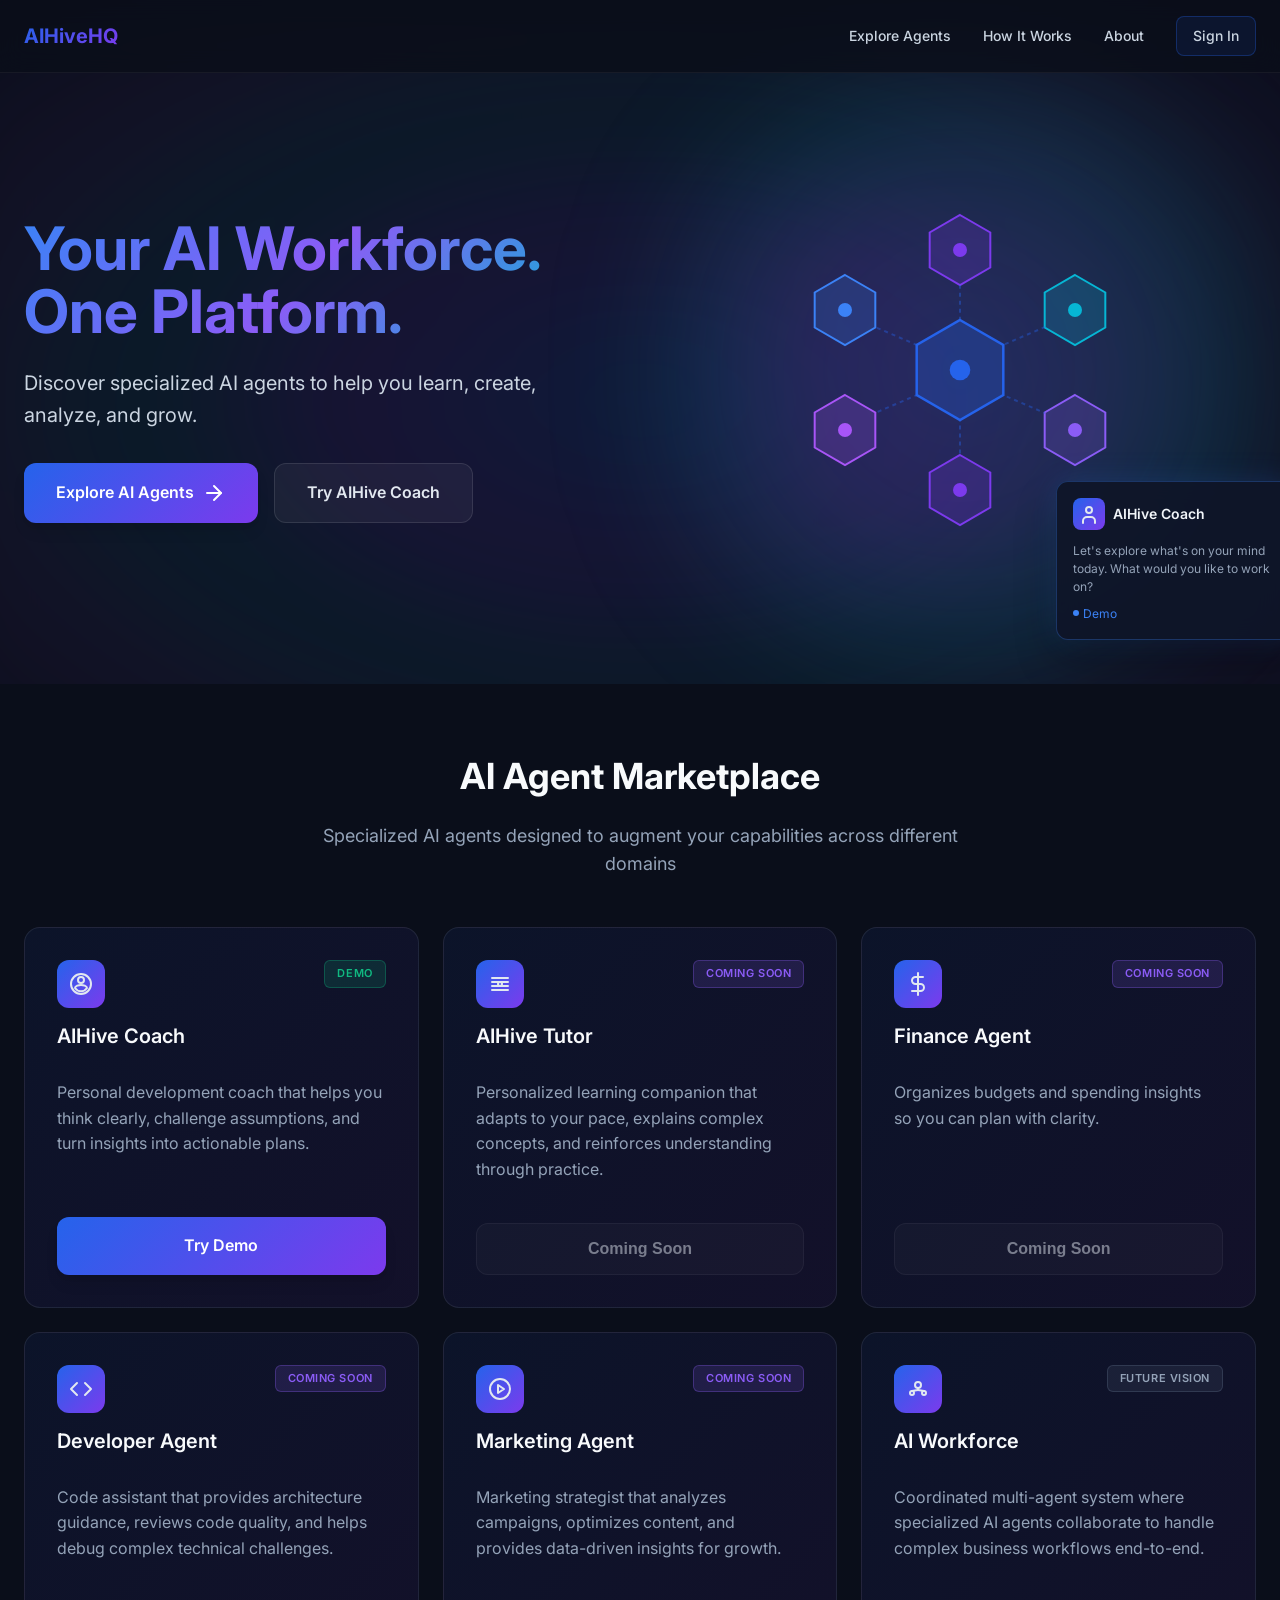
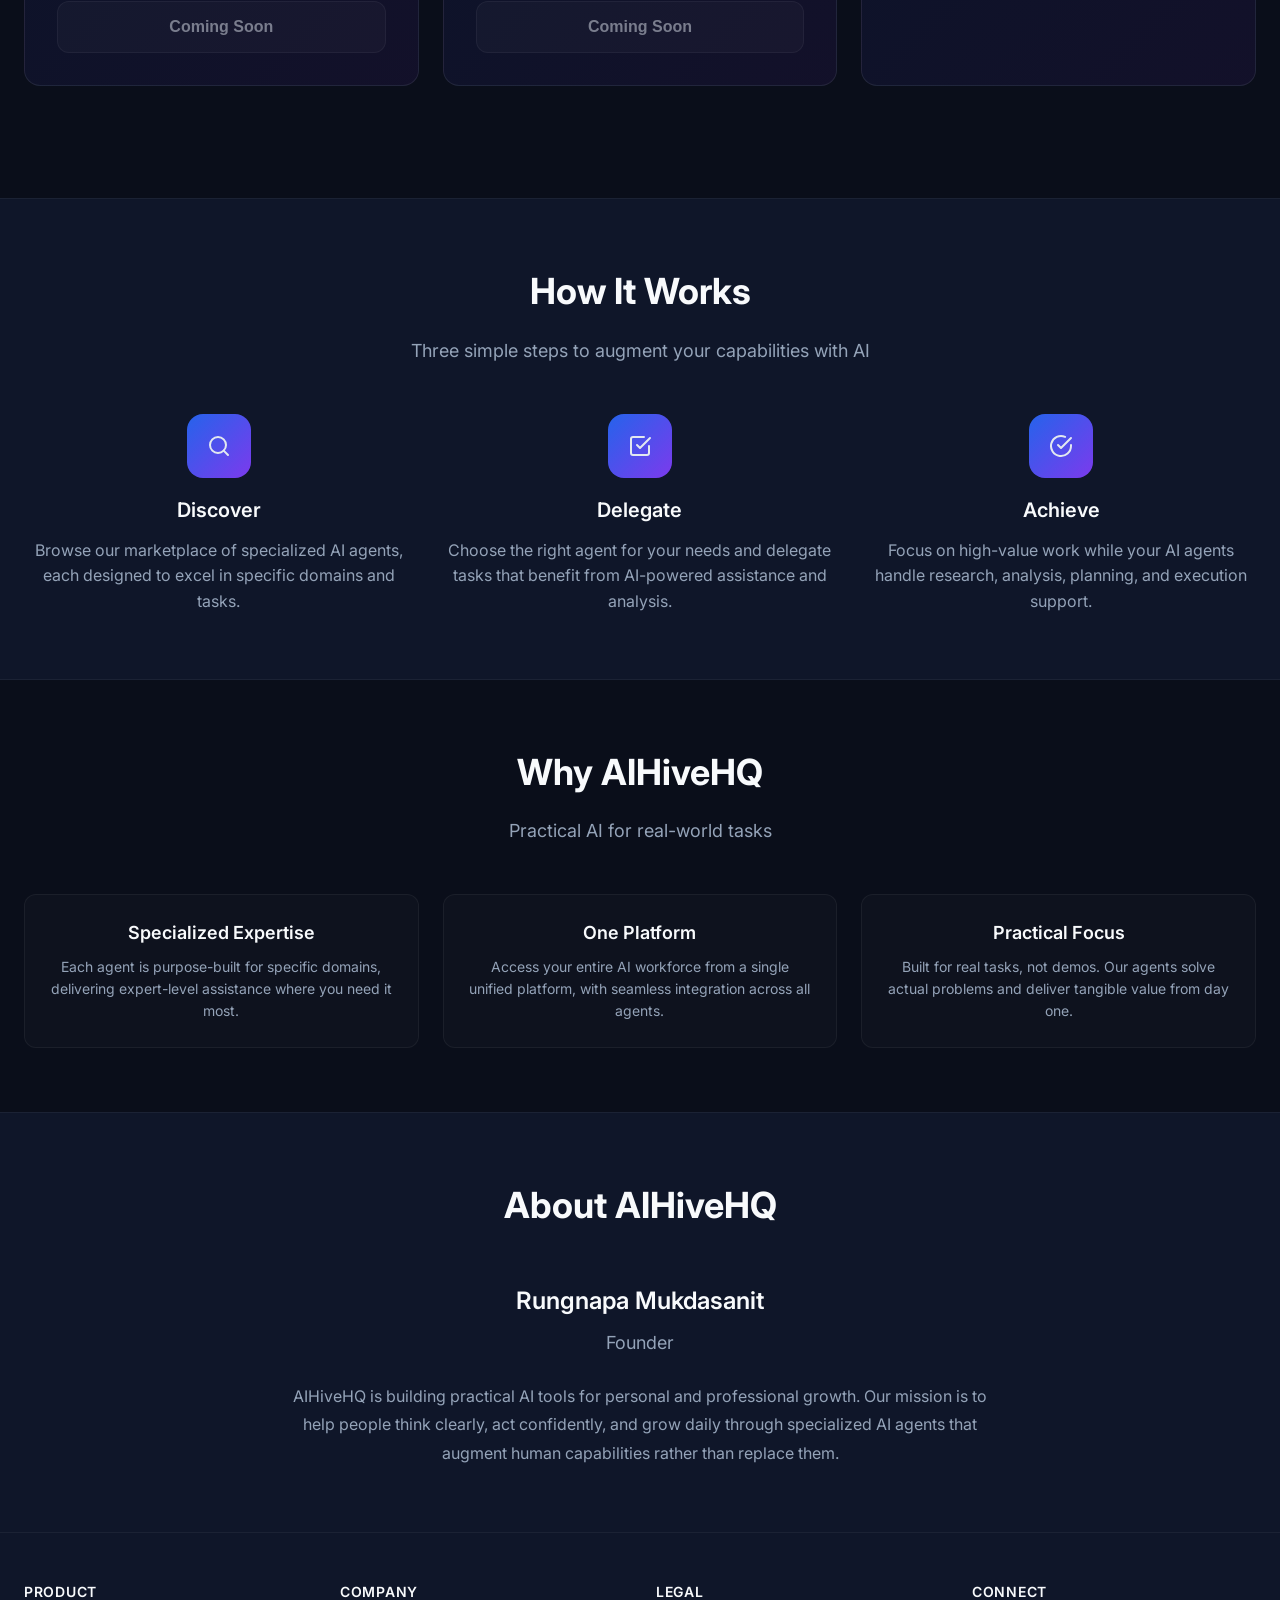
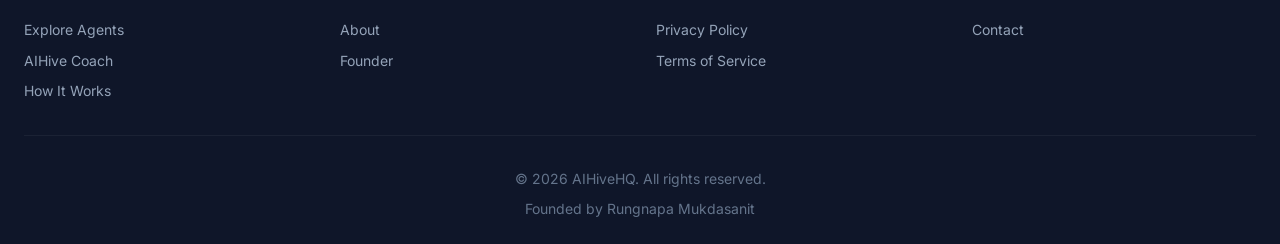
==== site/index.html @ 9b0e22f8 "Polish and create deployable static site Polish changes: - Hero decorative card: 'Active' → 'Demo' (" ====
<!DOCTYPE html>
<html lang="en">
<head>
    <meta charset="UTF-8">
    <meta name="viewport" content="width=device-width, initial-scale=1.0">
    <meta name="description" content="Discover specialized AI agents to help you learn, create, analyze, and grow. Your AI Workforce on One Platform.">
    <meta name="keywords" content="AI agents, AI workforce, AIHive Coach, artificial intelligence, productivity, automation">
    <meta name="author" content="AIHiveHQ">
    
    <!-- Open Graph / Social Media -->
    <meta property="og:type" content="website">
    <meta property="og:url" content="https://aihivehq.onrender.com/">
    <meta property="og:title" content="AIHiveHQ - Your AI Workforce. One Platform.">
    <meta property="og:description" content="Discover specialized AI agents to help you learn, create, analyze, and grow.">
    <meta property="og:image" content="https://aihivehq.onrender.com/assets/img/og-image.png">
    
    <!-- Twitter Card -->
    <meta name="twitter:card" content="summary_large_image">
    <meta name="twitter:url" content="https://aihivehq.onrender.com/">
    <meta name="twitter:title" content="AIHiveHQ - Your AI Workforce. One Platform.">
    <meta name="twitter:description" content="Discover specialized AI agents to help you learn, create, analyze, and grow.">
    <meta name="twitter:image" content="https://aihivehq.onrender.com/assets/img/og-image.png">
    
    <title>AIHiveHQ - Your AI Workforce. One Platform.</title>
    
    <!-- Favicon -->
    <link rel="icon" type="image/svg+xml" href="/favicon.svg">
    <link rel="alternate icon" href="/favicon.ico">
    
    <link rel="preconnect" href="https://fonts.googleapis.com">
    <link rel="preconnect" href="https://fonts.gstatic.com" crossorigin>
    <link href="https://fonts.googleapis.com/css2?family=Inter:wght@400;500;600;700&display=swap" rel="stylesheet">
    <style>
        :root {
            /* Color Tokens */
            --navy-950: #0a0e1a;
            --navy-900: #0f1629;
            --navy-800: #1a2238;
            --navy-700: #252f47;
            --charcoal-900: #0d1117;
            --charcoal-800: #161b22;
            --charcoal-700: #1f2937;
            
            --blue-500: #3b82f6;
            --blue-600: #2563eb;
            --violet-500: #8b5cf6;
            --violet-600: #7c3aed;
            
            --slate-50: #f8fafc;
            --slate-100: #f1f5f9;
            --slate-200: #e2e8f0;
            --slate-300: #cbd5e1;
            --slate-400: #94a3b8;
            --slate-500: #64748b;
            --slate-600: #475569;
            --slate-700: #334155;
            
            /* Gradients */
            --gradient-primary: linear-gradient(135deg, #2563eb 0%, #7c3aed 100%);
            --gradient-surface: linear-gradient(135deg, rgba(37, 99, 235, 0.08) 0%, rgba(124, 58, 237, 0.08) 100%);
            --gradient-hover: linear-gradient(135deg, #3b82f6 0%, #8b5cf6 100%);
            
            /* Spacing Scale */
            --space-1: 0.25rem;
            --space-2: 0.5rem;
            --space-3: 0.75rem;
            --space-4: 1rem;
            --space-5: 1.25rem;
            --space-6: 1.5rem;
            --space-8: 2rem;
            --space-10: 2.5rem;
            --space-12: 3rem;
            --space-16: 4rem;
            --space-20: 5rem;
            --space-24: 6rem;
            
            /* Type Scale */
            --text-xs: 0.75rem;
            --text-sm: 0.875rem;
            --text-base: 1rem;
            --text-lg: 1.125rem;
            --text-xl: 1.25rem;
            --text-2xl: 1.5rem;
            --text-3xl: 1.875rem;
            --text-4xl: 2.25rem;
            --text-5xl: 3rem;
            --text-6xl: 3.75rem;
            
            /* Radii */
            --radius-sm: 0.375rem;
            --radius-md: 0.5rem;
            --radius-lg: 0.75rem;
            --radius-xl: 1rem;
            --radius-2xl: 1.5rem;
            
            /* Shadows */
            --shadow-sm: 0 1px 2px 0 rgba(0, 0, 0, 0.05);
            --shadow-md: 0 4px 6px -1px rgba(0, 0, 0, 0.1), 0 2px 4px -1px rgba(0, 0, 0, 0.06);
            --shadow-lg: 0 10px 15px -3px rgba(0, 0, 0, 0.1), 0 4px 6px -2px rgba(0, 0, 0, 0.05);
            --shadow-xl: 0 20px 25px -5px rgba(0, 0, 0, 0.1), 0 10px 10px -5px rgba(0, 0, 0, 0.04);
            --shadow-glow: 0 0 20px rgba(37, 99, 235, 0.3);
        }
        
        * {
            margin: 0;
            padding: 0;
            box-sizing: border-box;
        }
        
        body {
            font-family: 'Inter', -apple-system, BlinkMacSystemFont, 'Segoe UI', Roboto, sans-serif;
            background: var(--navy-950);
            color: var(--slate-200);
            line-height: 1.6;
            -webkit-font-smoothing: antialiased;
            -moz-osx-font-smoothing: grayscale;
        }
        
        /* Navigation */
        nav {
            position: fixed;
            top: 0;
            left: 0;
            right: 0;
            z-index: 1000;
            background: rgba(10, 14, 26, 0.8);
            backdrop-filter: blur(12px);
            border-bottom: 1px solid rgba(255, 255, 255, 0.05);
        }
        
        .nav-container {
            max-width: 1440px;
            margin: 0 auto;
            padding: var(--space-4) var(--space-6);
            display: flex;
            align-items: center;
            justify-content: space-between;
        }
        
        .nav-logo {
            font-size: var(--text-xl);
            font-weight: 700;
            background: var(--gradient-primary);
            -webkit-background-clip: text;
            -webkit-text-fill-color: transparent;
            background-clip: text;
            text-decoration: none;
        }
        
        .nav-links {
            display: flex;
            gap: var(--space-8);
            align-items: center;
        }
        
        .nav-links a {
            color: var(--slate-300);
            text-decoration: none;
            font-size: var(--text-sm);
            font-weight: 500;
            transition: color 0.2s;
        }
        
        .nav-links a:hover {
            color: var(--slate-50);
        }
        
        .nav-cta {
            padding: var(--space-2) var(--space-4);
            background: rgba(37, 99, 235, 0.1);
            border: 1px solid rgba(37, 99, 235, 0.3);
            border-radius: var(--radius-md);
            color: var(--blue-500);
            transition: all 0.2s;
        }
        
        .nav-cta:hover {
            background: rgba(37, 99, 235, 0.2);
            border-color: rgba(37, 99, 235, 0.5);
            color: var(--blue-500);
        }
        
        .nav-hamburger {
            display: none;
            flex-direction: column;
            gap: var(--space-1);
            background: none;
            border: none;
            cursor: pointer;
            padding: var(--space-2);
        }
        
        .nav-hamburger span {
            width: 24px;
            height: 2px;
            background: var(--slate-300);
            border-radius: 2px;
            transition: all 0.3s;
        }
        
        .nav-mobile {
            display: none;
            flex-direction: column;
            gap: var(--space-4);
            padding: var(--space-6);
            background: var(--navy-900);
            border-top: 1px solid rgba(255, 255, 255, 0.05);
        }
        
        .nav-mobile.active {
            display: flex;
        }
        
        .nav-mobile a {
            color: var(--slate-300);
            text-decoration: none;
            font-size: var(--text-base);
            font-weight: 500;
            padding: var(--space-3) 0;
            transition: color 0.2s;
        }
        
        .nav-mobile a:hover {
            color: var(--slate-50);
        }
        
        /* Container */
        .container {
            max-width: 1440px;
            margin: 0 auto;
            padding: 0 var(--space-6);
        }
        
        /* Hero Section */
        .hero {
            padding-top: 120px;
            padding-bottom: var(--space-16);
            position: relative;
            overflow: hidden;
        }
        
        .hero::before {
            content: '';
            position: absolute;
            top: 0;
            left: 50%;
            transform: translateX(-50%);
            width: 1400px;
            height: 800px;
            background: radial-gradient(ellipse at center, rgba(37, 99, 235, 0.15) 0%, rgba(124, 58, 237, 0.12) 30%, rgba(6, 182, 212, 0.08) 50%, rgba(168, 85, 247, 0.06) 70%, transparent 100%);
            pointer-events: none;
            filter: blur(40px);
        }
        
        .hero-content {
            position: relative;
            z-index: 1;
            display: grid;
            grid-template-columns: 1fr 1fr;
            gap: var(--space-12);
            align-items: center;
            max-width: 1280px;
            margin: 0 auto;
        }
        
        .hero-text {
            max-width: 560px;
        }
        
        .hero-title {
            font-size: var(--text-6xl);
            font-weight: 700;
            line-height: 1.05;
            margin-bottom: var(--space-6);
            background: linear-gradient(135deg, #3b82f6 0%, #8b5cf6 50%, #06b6d4 100%);
            -webkit-background-clip: text;
            -webkit-text-fill-color: transparent;
            background-clip: text;
        }
        
        .hero-title-line {
            display: block;
        }
        
        .hero-subtitle {
            font-size: var(--text-xl);
            color: var(--slate-300);
            margin-bottom: var(--space-8);
            line-height: 1.6;
        }
        
        .hero-cta {
            display: flex;
            gap: var(--space-4);
            flex-wrap: wrap;
        }
        
        .btn {
            padding: var(--space-4) var(--space-8);
            border-radius: var(--radius-lg);
            font-size: var(--text-base);
            font-weight: 600;
            text-decoration: none;
            transition: all 0.2s;
            cursor: pointer;
            border: none;
            display: inline-flex;
            align-items: center;
            gap: var(--space-2);
        }
        
        .btn-primary {
            background: var(--gradient-primary);
            color: white;
            box-shadow: var(--shadow-lg);
        }
        
        .btn-primary:hover {
            background: var(--gradient-hover);
            transform: translateY(-2px);
            box-shadow: var(--shadow-xl), var(--shadow-glow);
        }
        
        .btn-secondary {
            background: rgba(255, 255, 255, 0.05);
            color: var(--slate-200);
            border: 1px solid rgba(255, 255, 255, 0.1);
        }
        
        .btn-secondary:hover {
            background: rgba(255, 255, 255, 0.1);
            border-color: rgba(255, 255, 255, 0.2);
        }
        
        /* Hero Visual */
        .hero-visual-container {
            position: relative;
            height: 500px;
            display: flex;
            align-items: center;
            justify-content: center;
        }
        
        .hero-visual-glow {
            position: absolute;
            top: 50%;
            left: 50%;
            transform: translate(-50%, -50%);
            width: 600px;
            height: 600px;
            background: radial-gradient(circle, rgba(59, 130, 246, 0.25) 0%, rgba(139, 92, 246, 0.2) 40%, rgba(6, 182, 212, 0.15) 60%, transparent 80%);
            filter: blur(60px);
            pointer-events: none;
        }
        
        .hexagon-network {
            position: relative;
            width: 100%;
            height: 100%;
            max-width: 550px;
        }
        
        .agent-preview-card {
            position: absolute;
            bottom: -20px;
            right: -40px;
            width: 240px;
            background: rgba(15, 22, 41, 0.95);
            border: 1px solid rgba(59, 130, 246, 0.3);
            border-radius: var(--radius-lg);
            padding: var(--space-4);
            box-shadow: 0 20px 40px rgba(0, 0, 0, 0.3), 0 0 30px rgba(59, 130, 246, 0.2);
            backdrop-filter: blur(12px);
        }
        
        .agent-preview-header {
            display: flex;
            align-items: center;
            gap: var(--space-2);
            margin-bottom: var(--space-3);
        }
        
        .agent-preview-icon {
            width: 32px;
            height: 32px;
            border-radius: var(--radius-md);
            background: var(--gradient-primary);
            display: flex;
            align-items: center;
            justify-content: center;
            flex-shrink: 0;
        }
        
        .agent-preview-name {
            font-size: var(--text-sm);
            font-weight: 600;
            color: var(--slate-100);
        }
        
        .agent-preview-message {
            font-size: var(--text-xs);
            color: var(--slate-400);
            line-height: 1.5;
            margin-bottom: var(--space-2);
        }
        
        .agent-preview-status {
            display: flex;
            align-items: center;
            gap: var(--space-1);
            font-size: var(--text-xs);
            color: var(--blue-500);
        }
        
        .agent-preview-pulse {
            width: 6px;
            height: 6px;
            background: var(--blue-500);
            border-radius: 50%;
            animation: pulse 2s infinite;
        }
        
        @keyframes pulse {
            0%, 100% { opacity: 1; }
            50% { opacity: 0.5; }
        }
        
        /* Agent Cards Section */
        .section {
            padding: var(--space-16) 0;
        }
        
        .section-header {
            text-align: center;
            margin-bottom: var(--space-12);
        }
        
        .section-title {
            font-size: var(--text-4xl);
            font-weight: 700;
            color: var(--slate-50);
            margin-bottom: var(--space-4);
        }
        
        .section-description {
            font-size: var(--text-lg);
            color: var(--slate-400);
            max-width: 700px;
            margin: 0 auto;
        }
        
        .agent-grid {
            display: grid;
            grid-template-columns: repeat(3, 1fr);
            gap: var(--space-6);
            margin-bottom: var(--space-12);
        }
        
        @media (max-width: 1024px) and (min-width: 769px) {
            .agent-grid {
                grid-template-columns: repeat(2, 1fr);
            }
        }
        
        .agent-card {
            background: var(--gradient-surface);
            border: 1px solid rgba(255, 255, 255, 0.08);
            border-radius: var(--radius-xl);
            padding: var(--space-8);
            transition: all 0.3s;
            display: flex;
            flex-direction: column;
            height: 100%;
        }
        
        .agent-card:hover {
            border-color: rgba(37, 99, 235, 0.3);
            transform: translateY(-4px);
            box-shadow: var(--shadow-xl);
        }
        
        .agent-card-header {
            display: flex;
            align-items: flex-start;
            justify-content: space-between;
            margin-bottom: var(--space-4);
        }
        
        .agent-icon {
            width: 48px;
            height: 48px;
            border-radius: var(--radius-lg);
            background: var(--gradient-primary);
            display: flex;
            align-items: center;
            justify-content: center;
            margin-bottom: var(--space-3);
        }
        
        .agent-title {
            font-size: var(--text-xl);
            font-weight: 600;
            color: var(--slate-50);
            margin-bottom: var(--space-3);
            white-space: nowrap;
        }
        
        .agent-description {
            font-size: var(--text-base);
            color: var(--slate-400);
            line-height: 1.6;
            margin-bottom: var(--space-6);
            flex-grow: 1;
        }
        
        .badge {
            padding: var(--space-1) var(--space-3);
            border-radius: var(--radius-sm);
            font-size: 0.6875rem;
            font-weight: 600;
            text-transform: uppercase;
            letter-spacing: 0.05em;
            white-space: nowrap;
            flex-shrink: 0;
        }
        
        .badge-demo {
            background: rgba(16, 185, 129, 0.15);
            color: #10b981;
            border: 1px solid rgba(16, 185, 129, 0.3);
        }
        
        .badge-soon {
            background: rgba(139, 92, 246, 0.15);
            color: #8b5cf6;
            border: 1px solid rgba(139, 92, 246, 0.3);
        }
        
        .badge-future {
            background: rgba(100, 116, 139, 0.15);
            color: var(--slate-400);
            border: 1px solid rgba(100, 116, 139, 0.3);
        }
        
        .agent-action {
            margin-top: var(--space-4);
        }
        
        .btn-agent {
            width: 100%;
            justify-content: center;
        }
        
        .btn-agent:disabled {
            opacity: 0.5;
            cursor: not-allowed;
            transform: none;
        }
        
        .btn-agent:disabled:hover {
            transform: none;
        }
        
        /* How It Works */
        .how-it-works {
            background: var(--navy-900);
            border-top: 1px solid rgba(255, 255, 255, 0.05);
            border-bottom: 1px solid rgba(255, 255, 255, 0.05);
        }
        
        .steps-grid {
            display: grid;
            grid-template-columns: repeat(auto-fit, minmax(280px, 1fr));
            gap: var(--space-8);
        }
        
        .step {
            text-align: center;
        }
        
        .step-icon {
            width: 64px;
            height: 64px;
            margin: 0 auto var(--space-4);
            background: var(--gradient-primary);
            border-radius: var(--radius-xl);
            display: flex;
            align-items: center;
            justify-content: center;
        }
        
        .step-title {
            font-size: var(--text-xl);
            font-weight: 600;
            color: var(--slate-50);
            margin-bottom: var(--space-3);
        }
        
        .step-description {
            font-size: var(--text-base);
            color: var(--slate-400);
            line-height: 1.6;
        }
        
        /* Why AIHiveHQ */
        .why-section {
            text-align: center;
        }
        
        .why-content {
            max-width: 800px;
            margin: 0 auto;
        }
        
        .why-list {
            display: grid;
            grid-template-columns: repeat(auto-fit, minmax(250px, 1fr));
            gap: var(--space-6);
            margin-top: var(--space-10);
        }
        
        .why-item {
            padding: var(--space-6);
            background: rgba(255, 255, 255, 0.02);
            border: 1px solid rgba(255, 255, 255, 0.05);
            border-radius: var(--radius-lg);
        }
        
        .why-item-title {
            font-size: var(--text-lg);
            font-weight: 600;
            color: var(--slate-50);
            margin-bottom: var(--space-2);
        }
        
        .why-item-description {
            font-size: var(--text-sm);
            color: var(--slate-400);
        }
        
        /* Founder Section */
        .founder-section {
            background: var(--navy-900);
            border-top: 1px solid rgba(255, 255, 255, 0.05);
        }
        
        .founder-content {
            max-width: 700px;
            margin: 0 auto;
            text-align: center;
        }
        
        .founder-name {
            font-size: var(--text-2xl);
            font-weight: 600;
            color: var(--slate-50);
            margin-bottom: var(--space-2);
        }
        
        .founder-title {
            font-size: var(--text-lg);
            color: var(--slate-400);
            margin-bottom: var(--space-6);
        }
        
        .founder-bio {
            font-size: var(--text-base);
            color: var(--slate-400);
            line-height: 1.8;
        }
        
        /* Footer */
        footer {
            background: var(--navy-900);
            border-top: 1px solid rgba(255, 255, 255, 0.05);
            padding: var(--space-12) 0 var(--space-6);
        }
        
        .footer-content {
            display: grid;
            grid-template-columns: repeat(auto-fit, minmax(200px, 1fr));
            gap: var(--space-8);
            margin-bottom: var(--space-8);
        }
        
        .footer-section h4 {
            font-size: var(--text-sm);
            font-weight: 600;
            color: var(--slate-50);
            text-transform: uppercase;
            letter-spacing: 0.05em;
            margin-bottom: var(--space-4);
        }
        
        .footer-links {
            display: flex;
            flex-direction: column;
            gap: var(--space-2);
        }
        
        .footer-links a {
            color: var(--slate-400);
            text-decoration: none;
            font-size: var(--text-sm);
            transition: color 0.2s;
        }
        
        .footer-links a:hover {
            color: var(--slate-200);
        }
        
        .footer-bottom {
            text-align: center;
            padding-top: var(--space-8);
            border-top: 1px solid rgba(255, 255, 255, 0.05);
            color: var(--slate-500);
            font-size: var(--text-sm);
        }
        
        /* Icon styles */
        .icon {
            width: 24px;
            height: 24px;
            stroke: currentColor;
            fill: none;
            stroke-width: 2;
            stroke-linecap: round;
            stroke-linejoin: round;
        }
        
        /* Mobile Responsiveness */
        @media (max-width: 768px) {
            .nav-links {
                display: none;
            }
            
            .nav-hamburger {
                display: flex;
            }
            
            .hero {
                padding-top: 100px;
                padding-bottom: var(--space-12);
            }
            
            .hero-content {
                grid-template-columns: 1fr;
                gap: var(--space-4);
            }
            
            .hero-text {
                max-width: 100%;
            }
            
            .hero-title {
                font-size: var(--text-4xl);
            }
            
            .hero-subtitle {
                font-size: var(--text-lg);
                margin-bottom: var(--space-6);
            }
            
            .hero-cta {
                flex-direction: column;
            }
            
            .hero-cta .btn {
                width: 100%;
                justify-content: center;
            }
            
            .hero-visual-container {
                height: 350px;
            }
            
            .hexagon-network {
                max-width: 100%;
            }
            
            .agent-preview-card {
                display: none;
            }
            
            .section {
                padding: var(--space-12) 0;
            }
            
            .section-header {
                margin-bottom: var(--space-8);
            }
            
            .section-title {
                font-size: var(--text-3xl);
            }
            
            .agent-grid {
                grid-template-columns: 1fr;
            }
            
            .steps-grid {
                grid-template-columns: 1fr;
            }
            
            .footer-content {
                grid-template-columns: 1fr;
            }
        }
        
        /* Focus styles for accessibility */
        a:focus, button:focus {
            outline: 2px solid var(--blue-500);
            outline-offset: 2px;
        }
    </style>
</head>
<body>
    <!-- Navigation -->
    <nav>
        <div class="nav-container">
            <a href="#" class="nav-logo" aria-label="AIHiveHQ Home">AIHiveHQ</a>
            
            <div class="nav-links">
                <a href="#agents">Explore Agents</a>
                <a href="#how-it-works">How It Works</a>
                <a href="#about">About</a>
                <a href="#" class="nav-cta" title="Coming soon" onclick="return false;">Sign In</a>
            </div>
            
            <button class="nav-hamburger" aria-label="Toggle navigation menu" onclick="toggleMobileNav()">
                <span></span>
                <span></span>
                <span></span>
            </button>
        </div>
        
        <div class="nav-mobile" id="mobileNav">
            <a href="#agents">Explore Agents</a>
            <a href="#how-it-works">How It Works</a>
            <a href="#about">About</a>
            <a href="#" class="nav-cta" style="text-align: center;" title="Coming soon" onclick="return false;">Sign In</a>
        </div>
    </nav>

    <!-- Hero Section -->
    <section class="hero">
        <div class="container">
            <div class="hero-content">
                <!-- Hero Text (Left) -->
                <div class="hero-text">
                    <h1 class="hero-title">
                        <span class="hero-title-line">Your AI Workforce.</span>
                        <span class="hero-title-line">One Platform.</span>
                    </h1>
                    <p class="hero-subtitle">Discover specialized AI agents to help you learn, create, analyze, and grow.</p>
                    
                    <div class="hero-cta">
                        <a href="#agents" class="btn btn-primary">
                            Explore AI Agents
                            <svg class="icon" viewBox="0 0 24 24">
                                <line x1="5" y1="12" x2="19" y2="12"></line>
                                <polyline points="12 5 19 12 12 19"></polyline>
                            </svg>
                        </a>
                        <a href="https://aihive-coach.onrender.com" class="btn btn-secondary">
                            Try AIHive Coach
                        </a>
                    </div>
                </div>
                
                <!-- Hero Visual (Right) -->
                <div class="hero-visual-container">
                    <div class="hero-visual-glow"></div>
                    <svg class="hexagon-network" viewBox="0 0 550 500" xmlns="http://www.w3.org/2000/svg">
                        <!-- Central hexagon (larger) -->
                        <g id="center-hex" transform="translate(275, 250)">
                            <path d="M 0,-50 L 43.3,-25 L 43.3,25 L 0,50 L -43.3,25 L -43.3,-25 Z" 
                                  fill="rgba(37, 99, 235, 0.25)" 
                                  stroke="#2563eb" 
                                  stroke-width="2.5"/>
                            <circle cx="0" cy="0" r="10" fill="#2563eb">
                                <animate attributeName="r" values="10;14;10" dur="2s" repeatCount="indefinite"/>
                            </circle>
                        </g>
                        
                        <!-- Surrounding hexagons with connections -->
                        <!-- Top -->
                        <g id="hex-top" transform="translate(275, 130)">
                            <path d="M 0,-35 L 30.31,-17.5 L 30.31,17.5 L 0,35 L -30.31,17.5 L -30.31,-17.5 Z" 
                                  fill="rgba(124, 58, 237, 0.2)" 
                                  stroke="#7c3aed" 
                                  stroke-width="2"/>
                            <circle cx="0" cy="0" r="7" fill="#7c3aed"/>
                        </g>
                        <line x1="275" y1="200" x2="275" y2="165" stroke="rgba(37, 99, 235, 0.4)" stroke-width="2" stroke-dasharray="4,4">
                            <animate attributeName="stroke-dashoffset" values="0;8" dur="1s" repeatCount="indefinite"/>
                        </line>
                        
                        <!-- Top Right -->
                        <g id="hex-tr" transform="translate(390, 190)">
                            <path d="M 0,-35 L 30.31,-17.5 L 30.31,17.5 L 0,35 L -30.31,17.5 L -30.31,-17.5 Z" 
                                  fill="rgba(6, 182, 212, 0.2)" 
                                  stroke="#06b6d4" 
                                  stroke-width="2"/>
                            <circle cx="0" cy="0" r="7" fill="#06b6d4"/>
                        </g>
                        <line x1="318" y1="225" x2="360" y2="207" stroke="rgba(37, 99, 235, 0.4)" stroke-width="2" stroke-dasharray="4,4">
                            <animate attributeName="stroke-dashoffset" values="0;8" dur="1.2s" repeatCount="indefinite"/>
                        </line>
                        
                        <!-- Bottom Right -->
                        <g id="hex-br" transform="translate(390, 310)">
                            <path d="M 0,-35 L 30.31,-17.5 L 30.31,17.5 L 0,35 L -30.31,17.5 L -30.31,-17.5 Z" 
                                  fill="rgba(139, 92, 246, 0.2)" 
                                  stroke="#8b5cf6" 
                                  stroke-width="2"/>
                            <circle cx="0" cy="0" r="7" fill="#8b5cf6"/>
                        </g>
                        <line x1="318" y1="275" x2="360" y2="293" stroke="rgba(37, 99, 235, 0.4)" stroke-width="2" stroke-dasharray="4,4">
                            <animate attributeName="stroke-dashoffset" values="0;8" dur="1.4s" repeatCount="indefinite"/>
                        </line>
                        
                        <!-- Bottom -->
                        <g id="hex-bottom" transform="translate(275, 370)">
                            <path d="M 0,-35 L 30.31,-17.5 L 30.31,17.5 L 0,35 L -30.31,17.5 L -30.31,-17.5 Z" 
                                  fill="rgba(124, 58, 237, 0.2)" 
                                  stroke="#7c3aed" 
                                  stroke-width="2"/>
                            <circle cx="0" cy="0" r="7" fill="#7c3aed"/>
                        </g>
                        <line x1="275" y1="300" x2="275" y2="335" stroke="rgba(37, 99, 235, 0.4)" stroke-width="2" stroke-dasharray="4,4">
                            <animate attributeName="stroke-dashoffset" values="0;8" dur="1.6s" repeatCount="indefinite"/>
                        </line>
                        
                        <!-- Bottom Left -->
                        <g id="hex-bl" transform="translate(160, 310)">
                            <path d="M 0,-35 L 30.31,-17.5 L 30.31,17.5 L 0,35 L -30.31,17.5 L -30.31,-17.5 Z" 
                                  fill="rgba(168, 85, 247, 0.2)" 
                                  stroke="#a855f7" 
                                  stroke-width="2"/>
                            <circle cx="0" cy="0" r="7" fill="#a855f7"/>
                        </g>
                        <line x1="232" y1="275" x2="190" y2="293" stroke="rgba(37, 99, 235, 0.4)" stroke-width="2" stroke-dasharray="4,4">
                            <animate attributeName="stroke-dashoffset" values="0;8" dur="1.8s" repeatCount="indefinite"/>
                        </line>
                        
                        <!-- Top Left -->
                        <g id="hex-tl" transform="translate(160, 190)">
                            <path d="M 0,-35 L 30.31,-17.5 L 30.31,17.5 L 0,35 L -30.31,17.5 L -30.31,-17.5 Z" 
                                  fill="rgba(59, 130, 246, 0.2)" 
                                  stroke="#3b82f6" 
                                  stroke-width="2"/>
                            <circle cx="0" cy="0" r="7" fill="#3b82f6"/>
                        </g>
                        <line x1="232" y1="225" x2="190" y2="207" stroke="rgba(37, 99, 235, 0.4)" stroke-width="2" stroke-dasharray="4,4">
                            <animate attributeName="stroke-dashoffset" values="0;8" dur="2s" repeatCount="indefinite"/>
                        </line>
                    </svg>
                    
                    <!-- Decorative Agent Preview Card -->
                    <div class="agent-preview-card">
                        <div class="agent-preview-header">
                            <div class="agent-preview-icon">
                                <svg class="icon" viewBox="0 0 24 24" stroke="white" stroke-width="2">
                                    <circle cx="12" cy="8" r="3"></circle>
                                    <path d="M6 21v-2a4 4 0 0 1 4-4h4a4 4 0 0 1 4 4v2"></path>
                                </svg>
                            </div>
                            <span class="agent-preview-name">AIHive Coach</span>
                        </div>
                        <p class="agent-preview-message">Let's explore what's on your mind today. What would you like to work on?</p>
                        <div class="agent-preview-status">
                            <span class="agent-preview-pulse"></span>
                            <span>Demo</span>
                        </div>
                    </div>
                </div>
            </div>
        </div>
    </section>

    <!-- Agent Cards Section -->
    <section class="section" id="agents">
        <div class="container">
            <div class="section-header">
                <h2 class="section-title">AI Agent Marketplace</h2>
                <p class="section-description">Specialized AI agents designed to augment your capabilities across different domains</p>
            </div>
            
            <div class="agent-grid">
                <!-- AIHive Coach -->
                <div class="agent-card">
                    <div class="agent-card-header">
                        <div>
                            <div class="agent-icon">
                                <svg class="icon" viewBox="0 0 24 24" stroke="white">
                                    <path d="M12 2C6.48 2 2 6.48 2 12s4.48 10 10 10 10-4.48 10-10S17.52 2 12 2zm0 3c1.66 0 3 1.34 3 3s-1.34 3-3 3-3-1.34-3-3 1.34-3 3-3zm0 14.2c-2.5 0-4.71-1.28-6-3.22.03-1.99 4-3.08 6-3.08 1.99 0 5.97 1.09 6 3.08-1.29 1.94-3.5 3.22-6 3.22z"/>
                                </svg>
                            </div>
                            <h3 class="agent-title">AIHive Coach</h3>
                        </div>
                        <span class="badge badge-demo">Demo</span>
                    </div>
                    <p class="agent-description">Personal development coach that helps you think clearly, challenge assumptions, and turn insights into actionable plans.</p>
                    <div class="agent-action">
                        <a href="https://aihive-coach.onrender.com" class="btn btn-primary btn-agent">Try Demo</a>
                    </div>
                </div>
                
                <!-- AIHive Tutor -->
                <div class="agent-card">
                    <div class="agent-card-header">
                        <div>
                            <div class="agent-icon">
                                <svg class="icon" viewBox="0 0 24 24" stroke="white">
                                    <path d="M4 6h16M4 10h16M4 14h16M4 18h16"/>
                                    <circle cx="12" cy="12" r="2"/>
                                </svg>
                            </div>
                            <h3 class="agent-title">AIHive Tutor</h3>
                        </div>
                        <span class="badge badge-soon">Coming Soon</span>
                    </div>
                    <p class="agent-description">Personalized learning companion that adapts to your pace, explains complex concepts, and reinforces understanding through practice.</p>
                    <div class="agent-action">
                        <button class="btn btn-secondary btn-agent" disabled>Coming Soon</button>
                    </div>
                </div>
                
                <!-- Finance Agent -->
                <div class="agent-card">
                    <div class="agent-card-header">
                        <div>
                            <div class="agent-icon">
                                <svg class="icon" viewBox="0 0 24 24" stroke="white">
                                    <line x1="12" y1="1" x2="12" y2="23"></line>
                                    <path d="M17 5H9.5a3.5 3.5 0 0 0 0 7h5a3.5 3.5 0 0 1 0 7H6"></path>
                                </svg>
                            </div>
                            <h3 class="agent-title">Finance Agent</h3>
                        </div>
                        <span class="badge badge-soon">Coming Soon</span>
                    </div>
                    <p class="agent-description">Organizes budgets and spending insights so you can plan with clarity.</p>
                    <div class="agent-action">
                        <button class="btn btn-secondary btn-agent" disabled>Coming Soon</button>
                    </div>
                </div>
                
                <!-- Developer Agent -->
                <div class="agent-card">
                    <div class="agent-card-header">
                        <div>
                            <div class="agent-icon">
                                <svg class="icon" viewBox="0 0 24 24" stroke="white">
                                    <polyline points="16 18 22 12 16 6"></polyline>
                                    <polyline points="8 6 2 12 8 18"></polyline>
                                </svg>
                            </div>
                            <h3 class="agent-title">Developer Agent</h3>
                        </div>
                        <span class="badge badge-soon">Coming Soon</span>
                    </div>
                    <p class="agent-description">Code assistant that provides architecture guidance, reviews code quality, and helps debug complex technical challenges.</p>
                    <div class="agent-action">
                        <button class="btn btn-secondary btn-agent" disabled>Coming Soon</button>
                    </div>
                </div>
                
                <!-- Marketing Agent -->
                <div class="agent-card">
                    <div class="agent-card-header">
                        <div>
                            <div class="agent-icon">
                                <svg class="icon" viewBox="0 0 24 24" stroke="white">
                                    <circle cx="12" cy="12" r="10"></circle>
                                    <polygon points="10 8 16 12 10 16 10 8"></polygon>
                                </svg>
                            </div>
                            <h3 class="agent-title">Marketing Agent</h3>
                        </div>
                        <span class="badge badge-soon">Coming Soon</span>
                    </div>
                    <p class="agent-description">Marketing strategist that analyzes campaigns, optimizes content, and provides data-driven insights for growth.</p>
                    <div class="agent-action">
                        <button class="btn btn-secondary btn-agent" disabled>Coming Soon</button>
                    </div>
                </div>
                
                <!-- AI Workforce -->
                <div class="agent-card">
                    <div class="agent-card-header">
                        <div>
                            <div class="agent-icon">
                                <svg class="icon" viewBox="0 0 24 24" stroke="white">
                                    <circle cx="12" cy="8" r="3"></circle>
                                    <circle cx="6" cy="16" r="2"></circle>
                                    <circle cx="18" cy="16" r="2"></circle>
                                    <line x1="12" y1="11" x2="12" y2="13"></line>
                                    <line x1="12" y1="13" x2="6" y2="14"></line>
                                    <line x1="12" y1="13" x2="18" y2="14"></line>
                                </svg>
                            </div>
                            <h3 class="agent-title">AI Workforce</h3>
                        </div>
                        <span class="badge badge-future">Future Vision</span>
                    </div>
                    <p class="agent-description">Coordinated multi-agent system where specialized AI agents collaborate to handle complex business workflows end-to-end.</p>
                </div>
            </div>
        </div>
    </section>

    <!-- How It Works -->
    <section class="section how-it-works" id="how-it-works">
        <div class="container">
            <div class="section-header">
                <h2 class="section-title">How It Works</h2>
                <p class="section-description">Three simple steps to augment your capabilities with AI</p>
            </div>
            
            <div class="steps-grid">
                <div class="step">
                    <div class="step-icon">
                        <svg class="icon" viewBox="0 0 24 24" stroke="white" stroke-width="2.5">
                            <circle cx="11" cy="11" r="8"></circle>
                            <line x1="21" y1="21" x2="16.65" y2="16.65"></line>
                        </svg>
                    </div>
                    <h3 class="step-title">Discover</h3>
                    <p class="step-description">Browse our marketplace of specialized AI agents, each designed to excel in specific domains and tasks.</p>
                </div>
                
                <div class="step">
                    <div class="step-icon">
                        <svg class="icon" viewBox="0 0 24 24" stroke="white" stroke-width="2.5">
                            <polyline points="9 11 12 14 22 4"></polyline>
                            <path d="M21 12v7a2 2 0 0 1-2 2H5a2 2 0 0 1-2-2V5a2 2 0 0 1 2-2h11"></path>
                        </svg>
                    </div>
                    <h3 class="step-title">Delegate</h3>
                    <p class="step-description">Choose the right agent for your needs and delegate tasks that benefit from AI-powered assistance and analysis.</p>
                </div>
                
                <div class="step">
                    <div class="step-icon">
                        <svg class="icon" viewBox="0 0 24 24" stroke="white" stroke-width="2.5">
                            <path d="M22 11.08V12a10 10 0 1 1-5.93-9.14"></path>
                            <polyline points="22 4 12 14.01 9 11.01"></polyline>
                        </svg>
                    </div>
                    <h3 class="step-title">Achieve</h3>
                    <p class="step-description">Focus on high-value work while your AI agents handle research, analysis, planning, and execution support.</p>
                </div>
            </div>
        </div>
    </section>

    <!-- Why AIHiveHQ -->
    <section class="section why-section">
        <div class="container">
            <div class="section-header">
                <h2 class="section-title">Why AIHiveHQ</h2>
                <p class="section-description">Practical AI for real-world tasks</p>
            </div>
            
            <div class="why-list">
                <div class="why-item">
                    <h3 class="why-item-title">Specialized Expertise</h3>
                    <p class="why-item-description">Each agent is purpose-built for specific domains, delivering expert-level assistance where you need it most.</p>
                </div>
                
                <div class="why-item">
                    <h3 class="why-item-title">One Platform</h3>
                    <p class="why-item-description">Access your entire AI workforce from a single unified platform, with seamless integration across all agents.</p>
                </div>
                
                <div class="why-item">
                    <h3 class="why-item-title">Practical Focus</h3>
                    <p class="why-item-description">Built for real tasks, not demos. Our agents solve actual problems and deliver tangible value from day one.</p>
                </div>
            </div>
        </div>
    </section>

    <!-- Founder Section -->
    <section class="section founder-section" id="about">
        <div class="container">
            <div class="section-header">
                <h2 class="section-title">About AIHiveHQ</h2>
            </div>
            
            <div class="founder-content">
                <h3 class="founder-name">Rungnapa Mukdasanit</h3>
                <p class="founder-title">Founder</p>
                <p class="founder-bio">
                    AIHiveHQ is building practical AI tools for personal and professional growth. 
                    Our mission is to help people think clearly, act confidently, and grow daily through 
                    specialized AI agents that augment human capabilities rather than replace them.
                </p>
            </div>
        </div>
    </section>

    <!-- Footer -->
    <footer>
        <div class="container">
            <div class="footer-content">
                <div class="footer-section">
                    <h4>Product</h4>
                    <div class="footer-links">
                        <a href="#agents">Explore Agents</a>
                        <a href="https://aihive-coach.onrender.com">AIHive Coach</a>
                        <a href="#how-it-works">How It Works</a>
                    </div>
                </div>
                
                <div class="footer-section">
                    <h4>Company</h4>
                    <div class="footer-links">
                        <a href="#about">About</a>
                        <a href="#about">Founder</a>
                    </div>
                </div>
                
                <div class="footer-section">
                    <h4>Legal</h4>
                    <div class="footer-links">
                        <a href="#">Privacy Policy</a>
                        <a href="#">Terms of Service</a>
                    </div>
                </div>
                
                <div class="footer-section">
                    <h4>Connect</h4>
                    <div class="footer-links">
                        <a href="#">Contact</a>
                    </div>
                </div>
            </div>
            
            <div class="footer-bottom">
                <p>&copy; 2026 AIHiveHQ. All rights reserved.</p>
                <p style="margin-top: 0.5rem;">Founded by Rungnapa Mukdasanit</p>
            </div>
        </div>
    </footer>

    <script>
        // Mobile navigation toggle
        function toggleMobileNav() {
            const mobileNav = document.getElementById('mobileNav');
            mobileNav.classList.toggle('active');
        }
        
        // Close mobile nav when clicking a link
        document.querySelectorAll('.nav-mobile a').forEach(link => {
            link.addEventListener('click', () => {
                document.getElementById('mobileNav').classList.remove('active');
            });
        });
        
        // Smooth scroll for anchor links
        document.querySelectorAll('a[href^="#"]').forEach(anchor => {
            anchor.addEventListener('click', function (e) {
                e.preventDefault();
                const target = document.querySelector(this.getAttribute('href'));
                if (target) {
                    target.scrollIntoView({
                        behavior: 'smooth',
                        block: 'start'
                    });
                }
            });
        });
    </script>
</body>
</html>
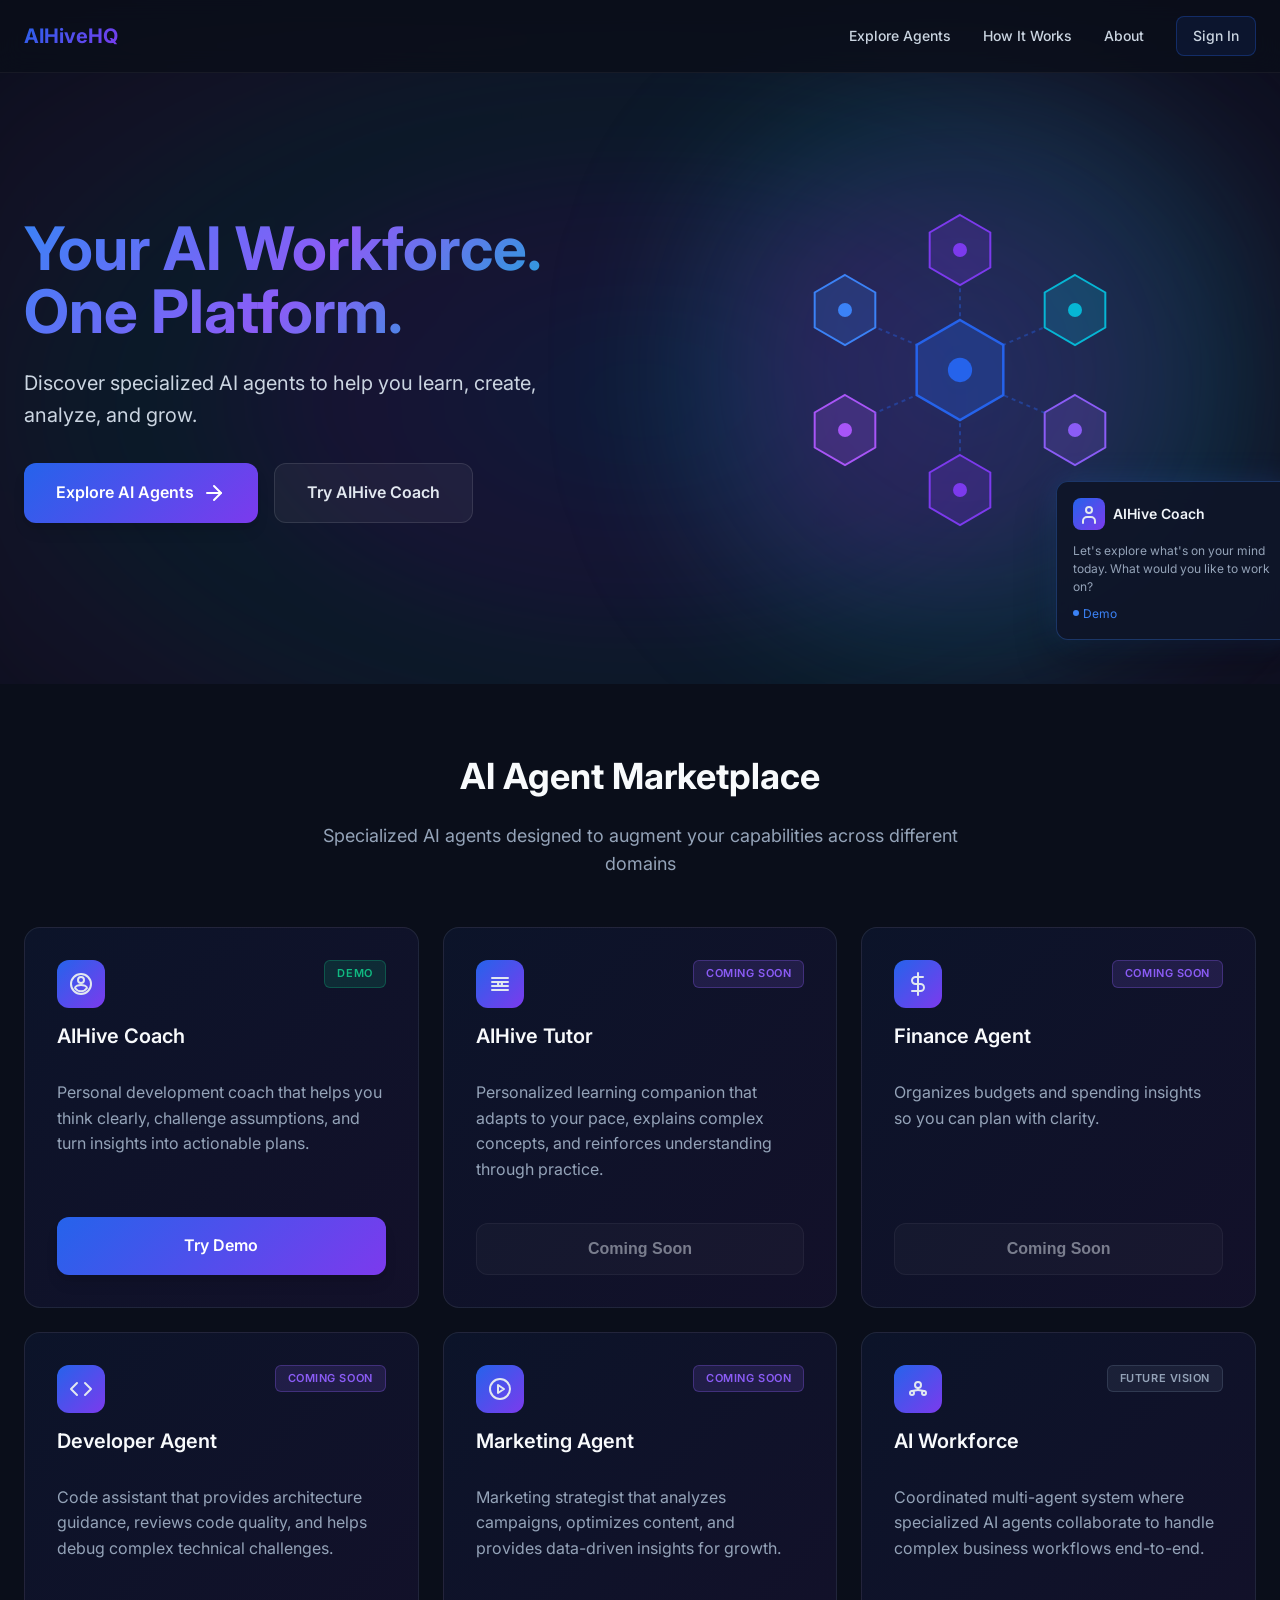
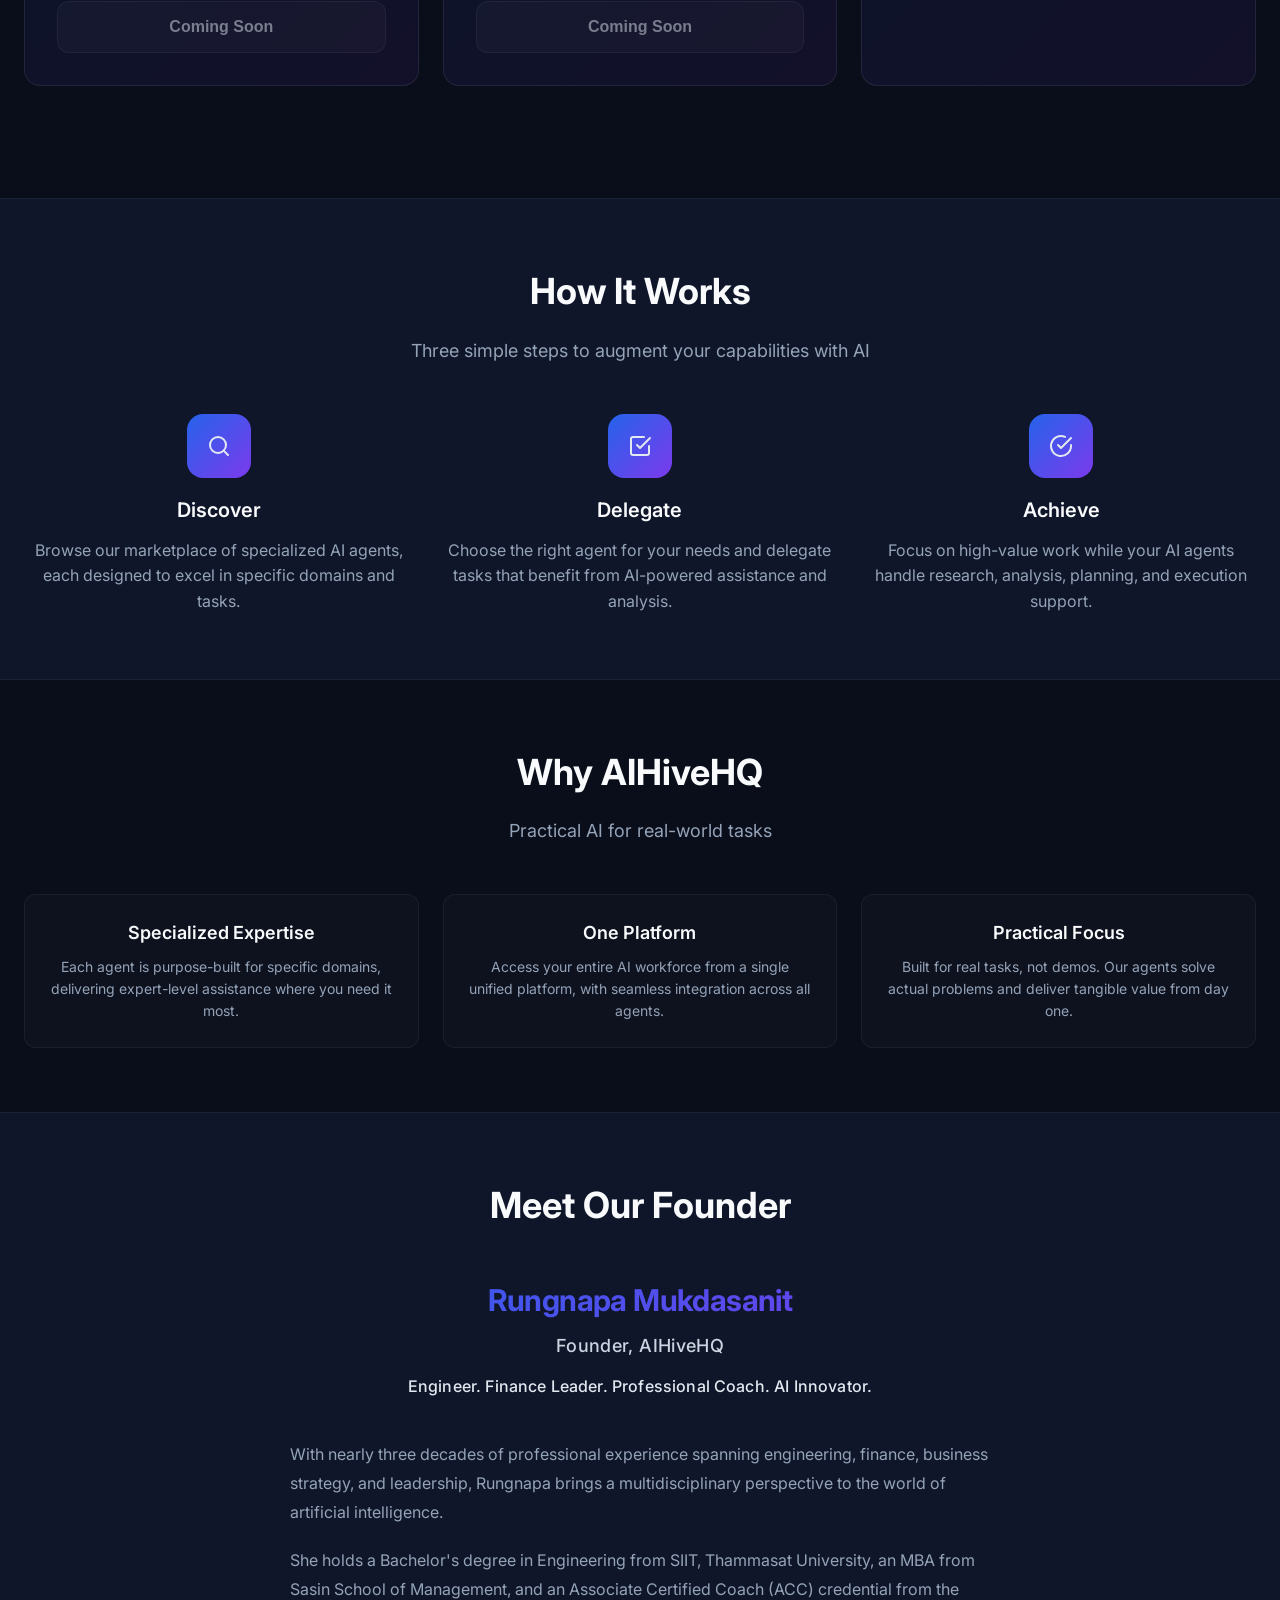
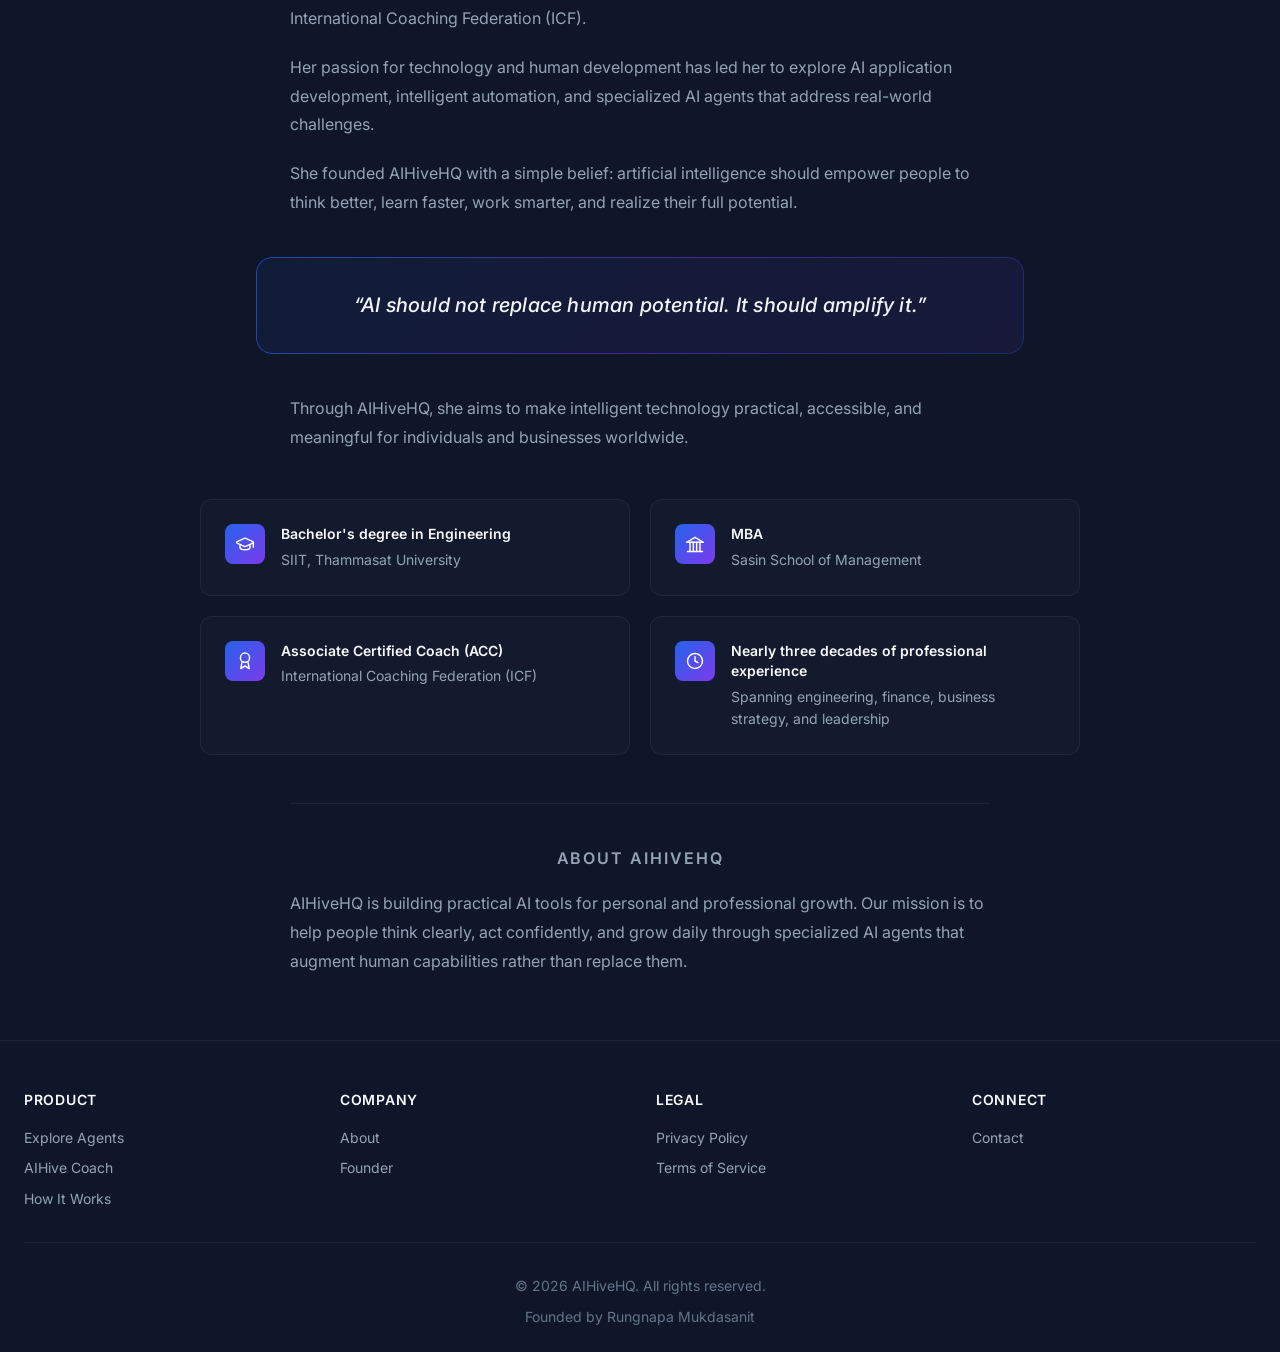
==== commit ae8005e4: "Update the About section with an expanded Founder profile Replace the short About blurb with the fou" ====
--- a/site/index.html
+++ b/site/index.html
@@ -642,31 +642,194 @@
         .founder-section {
             background: var(--navy-900);
             border-top: 1px solid rgba(255, 255, 255, 0.05);
+            scroll-margin-top: 96px;
         }
         
         .founder-content {
+            max-width: 880px;
+            margin: 0 auto;
+            text-align: center;
+        }
+        
+        .founder-identity {
+            margin-bottom: var(--space-10);
+        }
+        
+        .founder-name {
+            font-size: var(--text-3xl);
+            font-weight: 700;
+            letter-spacing: -0.02em;
+            line-height: 1.25;
+            margin-bottom: var(--space-3);
+            background: var(--gradient-primary);
+            -webkit-background-clip: text;
+            -webkit-text-fill-color: transparent;
+            background-clip: text;
+        }
+        
+        .founder-title {
+            font-size: var(--text-lg);
+            font-weight: 500;
+            color: var(--slate-300);
+            letter-spacing: 0.02em;
+            margin-bottom: var(--space-3);
+        }
+        
+        .founder-tagline {
+            font-size: var(--text-base);
+            font-weight: 500;
+            color: var(--slate-200);
+            letter-spacing: 0.01em;
+            line-height: 1.7;
+            max-width: 36rem;
+            margin: 0 auto;
+        }
+        
+        .founder-bio {
             max-width: 700px;
             margin: 0 auto;
-            text-align: center;
-        }
-        
-        .founder-name {
-            font-size: var(--text-2xl);
-            font-weight: 600;
-            color: var(--slate-50);
-            margin-bottom: var(--space-2);
-        }
-        
-        .founder-title {
-            font-size: var(--text-lg);
-            color: var(--slate-400);
-            margin-bottom: var(--space-6);
-        }
-        
-        .founder-bio {
+            text-align: left;
+        }
+        
+        .founder-bio p {
             font-size: var(--text-base);
             color: var(--slate-400);
             line-height: 1.8;
+            margin-bottom: var(--space-5);
+            overflow-wrap: break-word;
+        }
+        
+        .founder-bio p:last-child {
+            margin-bottom: 0;
+        }
+        
+        .founder-quote {
+            position: relative;
+            max-width: 48rem;
+            margin: var(--space-10) auto;
+            padding: var(--space-8) var(--space-10);
+            text-align: center;
+            background: var(--gradient-surface);
+            border-radius: var(--radius-xl);
+        }
+        
+        .founder-quote::before {
+            content: '';
+            position: absolute;
+            inset: 0;
+            border-radius: inherit;
+            padding: 1px;
+            background: linear-gradient(135deg, rgba(37, 99, 235, 0.65) 0%, rgba(124, 58, 237, 0.5) 50%, rgba(37, 99, 235, 0.25) 100%);
+            -webkit-mask: linear-gradient(#fff 0 0) content-box, linear-gradient(#fff 0 0);
+            -webkit-mask-composite: xor;
+            mask-composite: exclude;
+            pointer-events: none;
+        }
+        
+        .founder-quote p,
+        .founder-quote blockquote {
+            font-size: var(--text-xl);
+            font-style: italic;
+            font-weight: 500;
+            color: var(--slate-100);
+            line-height: 1.65;
+            letter-spacing: 0.01em;
+            margin: 0;
+            overflow-wrap: break-word;
+            text-wrap: pretty;
+        }
+        
+        .founder-credentials {
+            display: grid;
+            grid-template-columns: repeat(2, minmax(0, 1fr));
+            gap: var(--space-5);
+            margin-top: var(--space-12);
+            text-align: left;
+        }
+        
+        .credential-card {
+            min-width: 0;
+            display: flex;
+            gap: var(--space-4);
+            align-items: flex-start;
+            padding: var(--space-6);
+            background: rgba(255, 255, 255, 0.02);
+            border: 1px solid rgba(255, 255, 255, 0.06);
+            border-radius: var(--radius-lg);
+            transition: border-color 0.3s, transform 0.3s, box-shadow 0.3s;
+        }
+        
+        .credential-card:hover {
+            border-color: rgba(37, 99, 235, 0.28);
+            transform: translateY(-2px);
+            box-shadow: var(--shadow-lg);
+        }
+        
+        .credential-icon {
+            width: 40px;
+            height: 40px;
+            flex-shrink: 0;
+            border-radius: var(--radius-md);
+            background: var(--gradient-primary);
+            display: flex;
+            align-items: center;
+            justify-content: center;
+        }
+        
+        .credential-icon svg {
+            width: 20px;
+            height: 20px;
+            stroke: #fff;
+            fill: none;
+            stroke-width: 1.75;
+            stroke-linecap: round;
+            stroke-linejoin: round;
+        }
+        
+        .credential-body {
+            min-width: 0;
+        }
+        
+        .credential-body strong {
+            display: block;
+            font-size: var(--text-sm);
+            font-weight: 600;
+            color: var(--slate-50);
+            line-height: 1.45;
+            margin-bottom: var(--space-1);
+        }
+        
+        .credential-body p {
+            font-size: var(--text-sm);
+            color: var(--slate-400);
+            line-height: 1.6;
+            margin: 0;
+            overflow-wrap: break-word;
+        }
+        
+        .founder-mission {
+            max-width: 700px;
+            margin: var(--space-12) auto 0;
+            padding-top: var(--space-10);
+            border-top: 1px solid rgba(255, 255, 255, 0.06);
+            text-align: left;
+        }
+        
+        .founder-mission-label {
+            font-size: var(--text-xs);
+            font-weight: 600;
+            letter-spacing: 0.12em;
+            text-transform: uppercase;
+            color: var(--slate-500);
+            text-align: center;
+            margin-bottom: var(--space-4);
+        }
+        
+        .founder-mission p {
+            font-size: var(--text-base);
+            color: var(--slate-400);
+            line-height: 1.8;
+            overflow-wrap: break-word;
         }
         
         /* Footer */
@@ -804,6 +967,52 @@
             
             .footer-content {
                 grid-template-columns: 1fr;
+            }
+            
+            .founder-name {
+                font-size: var(--text-2xl);
+            }
+            
+            .founder-identity {
+                margin-bottom: var(--space-8);
+            }
+            
+            .founder-quote {
+                margin: var(--space-8) auto;
+                padding: var(--space-6) var(--space-5);
+            }
+            
+            .founder-quote p,
+            .founder-quote blockquote {
+                font-size: var(--text-lg);
+            }
+            
+            .founder-credentials {
+                margin-top: var(--space-8);
+                gap: var(--space-4);
+            }
+            
+            .credential-card {
+                padding: var(--space-5);
+            }
+            
+            .founder-mission {
+                margin-top: var(--space-8);
+                padding-top: var(--space-8);
+            }
+        }
+        
+        @media (max-width: 600px) {
+            .founder-credentials {
+                grid-template-columns: 1fr;
+            }
+            
+            .founder-tagline {
+                font-size: var(--text-sm);
+            }
+            
+            .founder-tagline .tagline-break {
+                display: block;
             }
         }
         
@@ -1187,17 +1396,95 @@
     <section class="section founder-section" id="about">
         <div class="container">
             <div class="section-header">
-                <h2 class="section-title">About AIHiveHQ</h2>
+                <h2 class="section-title">Meet Our Founder</h2>
             </div>
             
             <div class="founder-content">
-                <h3 class="founder-name">Rungnapa Mukdasanit</h3>
-                <p class="founder-title">Founder</p>
-                <p class="founder-bio">
-                    AIHiveHQ is building practical AI tools for personal and professional growth. 
-                    Our mission is to help people think clearly, act confidently, and grow daily through 
-                    specialized AI agents that augment human capabilities rather than replace them.
-                </p>
+                <div class="founder-identity">
+                    <h3 class="founder-name">Rungnapa Mukdasanit</h3>
+                    <p class="founder-title">Founder, AIHiveHQ</p>
+                    <p class="founder-tagline">Engineer. Finance Leader. <span class="tagline-break">Professional Coach. AI Innovator.</span></p>
+                </div>
+                
+                <div class="founder-bio">
+                    <p>With nearly three decades of professional experience spanning engineering, finance, business strategy, and leadership, Rungnapa brings a multidisciplinary perspective to the world of artificial intelligence.</p>
+                    <p>She holds a Bachelor's degree in Engineering from SIIT, Thammasat University, an MBA from Sasin School of Management, and an Associate Certified Coach (ACC) credential from the International Coaching Federation (ICF).</p>
+                    <p>Her passion for technology and human development has led her to explore AI application development, intelligent automation, and specialized AI agents that address real-world challenges.</p>
+                    <p>She founded AIHiveHQ with a simple belief: artificial intelligence should empower people to think better, learn faster, work smarter, and realize their full potential.</p>
+                </div>
+                
+                <blockquote class="founder-quote">
+                    <p>“AI should not replace human potential. It should amplify&nbsp;it.”</p>
+                </blockquote>
+                
+                <div class="founder-bio">
+                    <p>Through AIHiveHQ, she aims to make intelligent technology practical, accessible, and meaningful for individuals and businesses worldwide.</p>
+                </div>
+                
+                <div class="founder-credentials" role="list">
+                    <article class="credential-card" role="listitem">
+                        <div class="credential-icon" aria-hidden="true">
+                            <svg xmlns="http://www.w3.org/2000/svg" viewBox="0 0 24 24">
+                                <path d="M22 10v6"></path>
+                                <path d="M6 12.5V16a6 3 0 0 0 12 0v-3.5"></path>
+                                <path d="M2.6 9.08a1 1 0 0 0 0 1.84l8.57 3.91a2 2 0 0 0 1.66 0l8.57-3.91a1 1 0 0 0 0-1.84L12.83 5.18a2 2 0 0 0-1.66 0Z"></path>
+                            </svg>
+                        </div>
+                        <div class="credential-body">
+                            <strong>Bachelor's degree in Engineering</strong>
+                            <p>SIIT, Thammasat University</p>
+                        </div>
+                    </article>
+                    
+                    <article class="credential-card" role="listitem">
+                        <div class="credential-icon" aria-hidden="true">
+                            <svg xmlns="http://www.w3.org/2000/svg" viewBox="0 0 24 24">
+                                <path d="M3 21h18"></path>
+                                <path d="M6 21V10"></path>
+                                <path d="M10 21V10"></path>
+                                <path d="M14 21V10"></path>
+                                <path d="M18 21V10"></path>
+                                <path d="M3 10h18"></path>
+                                <path d="M2 10 12 4l10 6"></path>
+                            </svg>
+                        </div>
+                        <div class="credential-body">
+                            <strong>MBA</strong>
+                            <p>Sasin School of Management</p>
+                        </div>
+                    </article>
+                    
+                    <article class="credential-card" role="listitem">
+                        <div class="credential-icon" aria-hidden="true">
+                            <svg xmlns="http://www.w3.org/2000/svg" viewBox="0 0 24 24">
+                                <circle cx="12" cy="8" r="5.5"></circle>
+                                <path d="M8.4 13.4 7 21l5-3 5 3-1.4-7.6"></path>
+                            </svg>
+                        </div>
+                        <div class="credential-body">
+                            <strong>Associate Certified Coach (ACC)</strong>
+                            <p>International Coaching Federation (ICF)</p>
+                        </div>
+                    </article>
+                    
+                    <article class="credential-card" role="listitem">
+                        <div class="credential-icon" aria-hidden="true">
+                            <svg xmlns="http://www.w3.org/2000/svg" viewBox="0 0 24 24">
+                                <circle cx="12" cy="12" r="9"></circle>
+                                <path d="M12 7v5l3.5 2"></path>
+                            </svg>
+                        </div>
+                        <div class="credential-body">
+                            <strong>Nearly three decades of professional experience</strong>
+                            <p>Spanning engineering, finance, business strategy, and leadership</p>
+                        </div>
+                    </article>
+                </div>
+                
+                <div class="founder-mission">
+                    <p class="founder-mission-label">About AIHiveHQ</p>
+                    <p>AIHiveHQ is building practical AI tools for personal and professional growth. Our mission is to help people think clearly, act confidently, and grow daily through specialized AI agents that augment human capabilities rather than replace them.</p>
+                </div>
             </div>
         </div>
     </section>
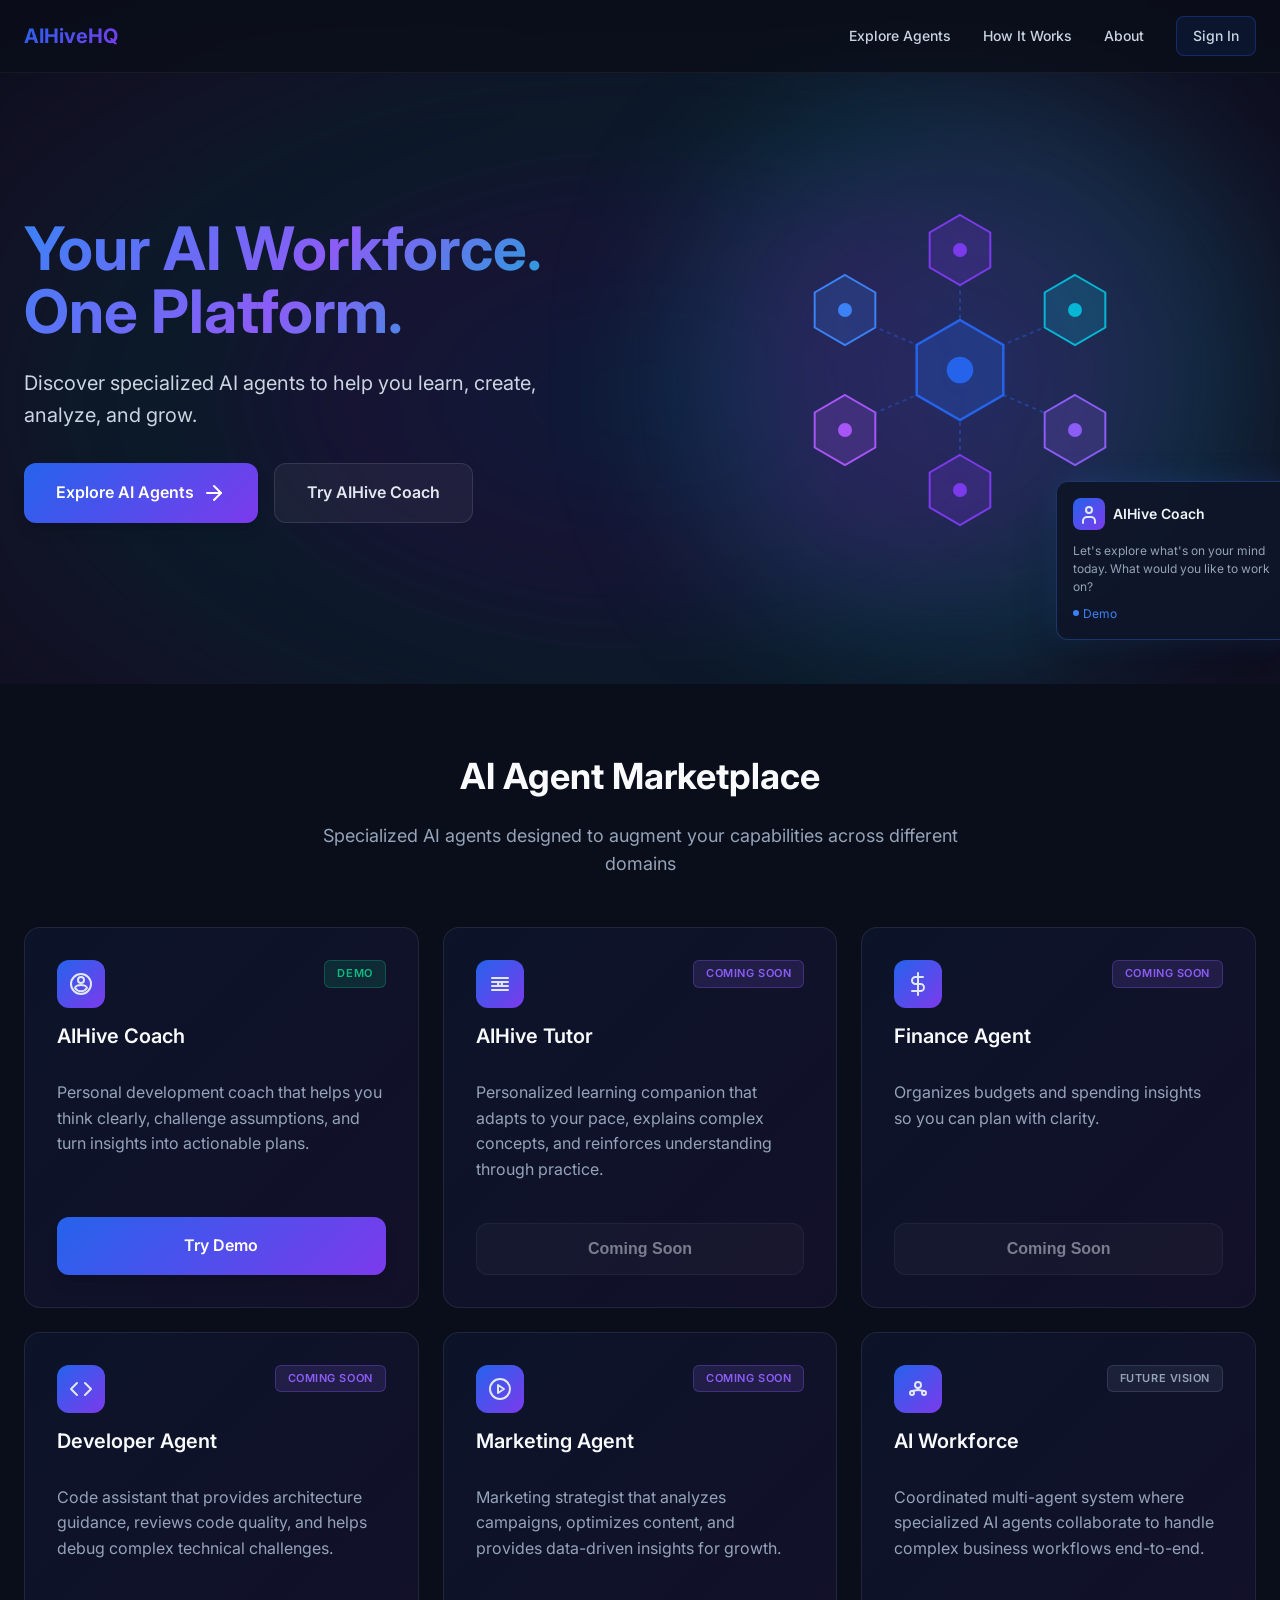
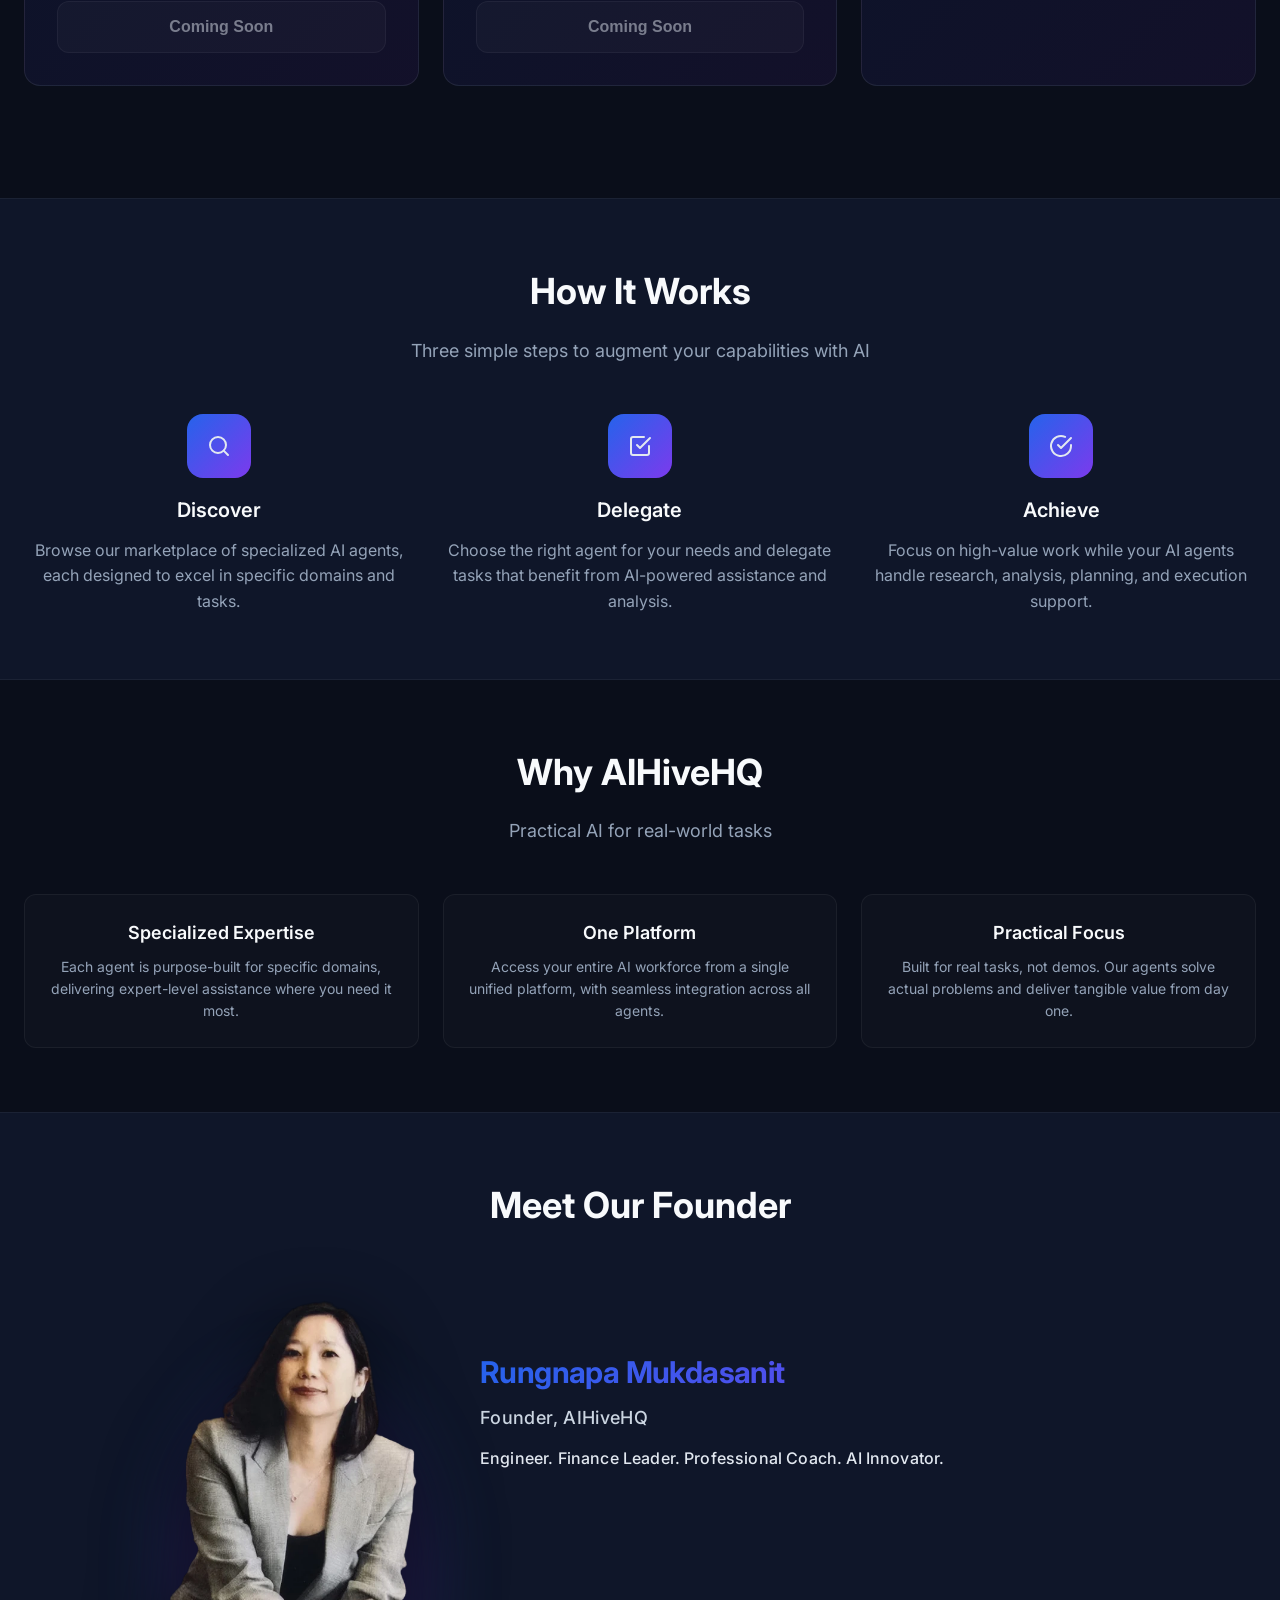
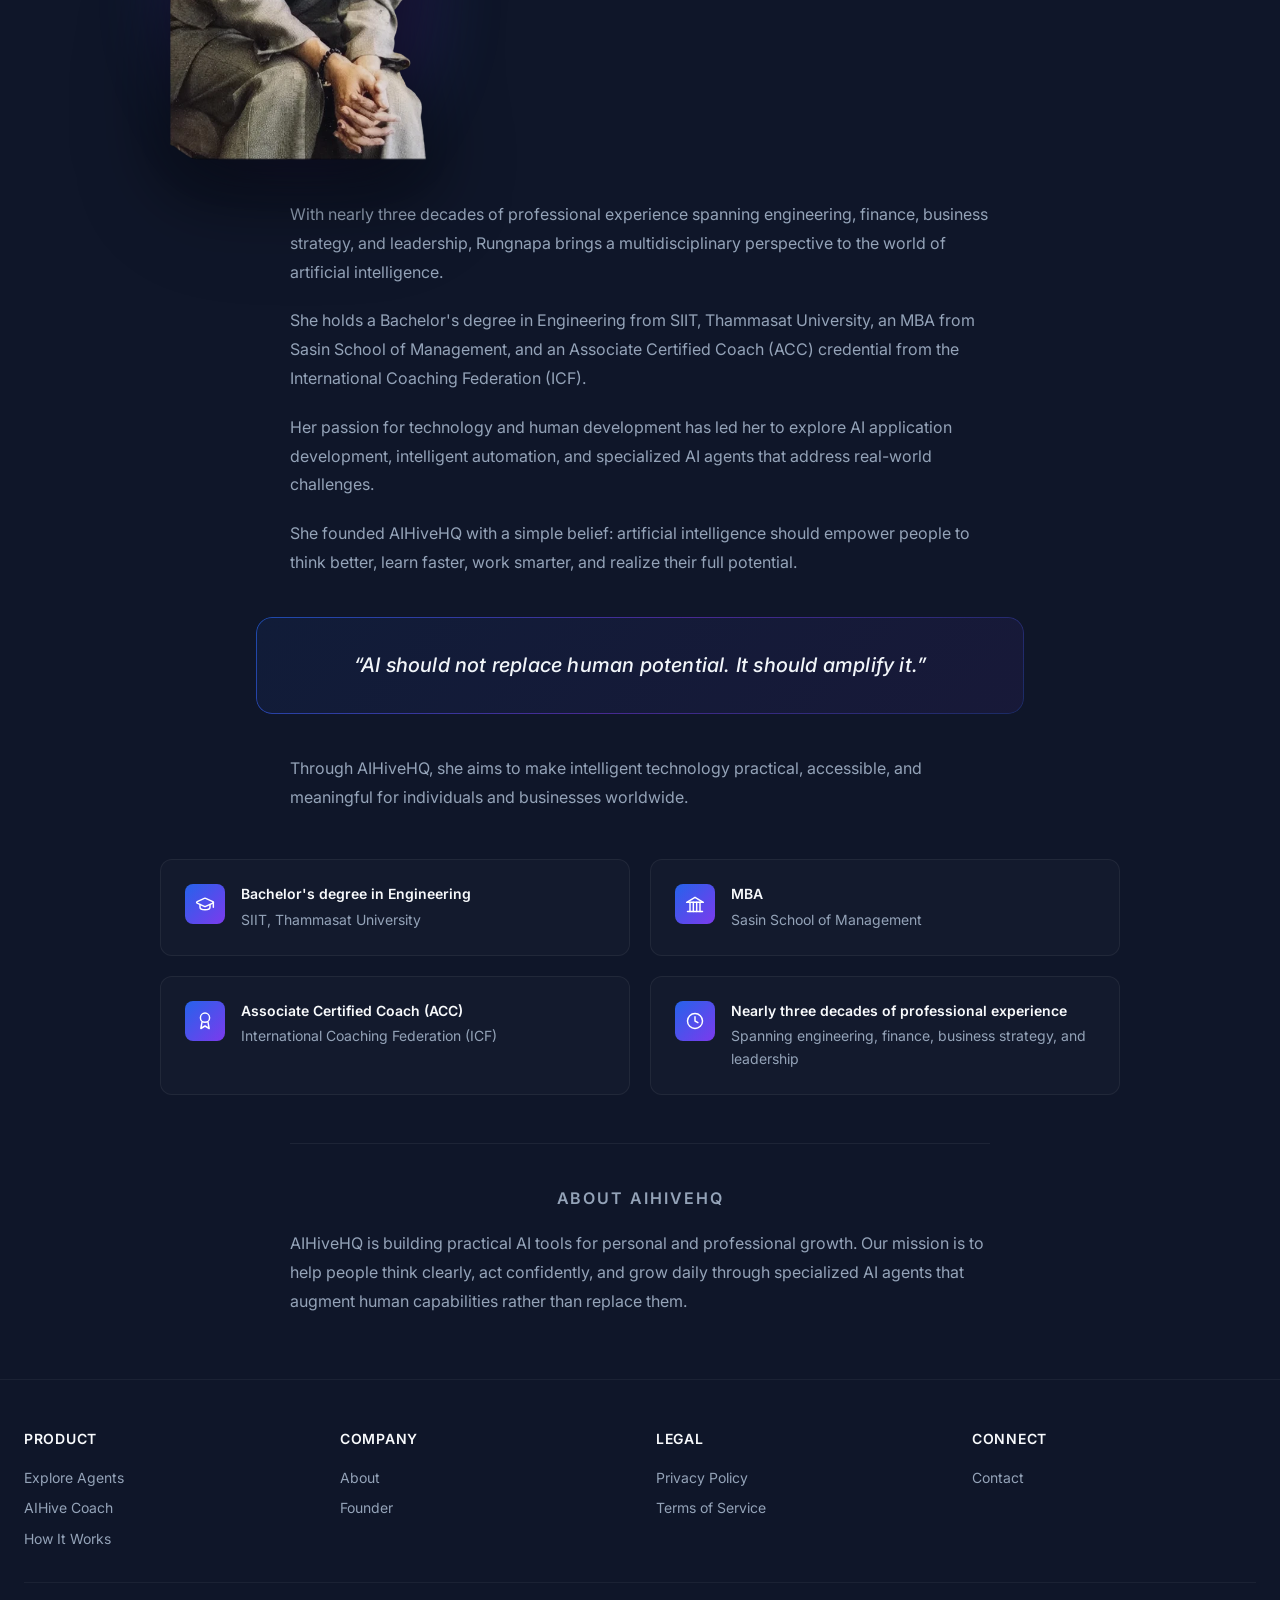
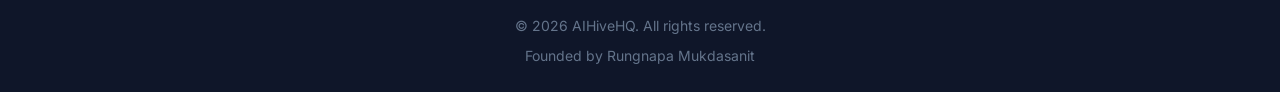
==== commit a91c7b0c: "Add a founder portrait to the Meet Our Founder section Place a half-body cutout of Rungnapa Mukdasan" ====
--- a/site/index.html
+++ b/site/index.html
@@ -646,13 +646,62 @@
         }
         
         .founder-content {
-            max-width: 880px;
+            max-width: 960px;
             margin: 0 auto;
             text-align: center;
         }
         
+        .founder-intro {
+            display: grid;
+            grid-template-columns: minmax(200px, 280px) minmax(0, 1fr);
+            gap: var(--space-10);
+            align-items: start;
+            margin-bottom: var(--space-10);
+            text-align: left;
+        }
+        
+        .founder-portrait {
+            position: relative;
+            display: flex;
+            justify-content: center;
+            align-items: flex-end;
+            justify-self: center;
+            width: 100%;
+            max-width: 280px;
+        }
+        
+        .founder-portrait-glow {
+            position: absolute;
+            left: 50%;
+            top: 12%;
+            width: 120%;
+            height: 90%;
+            transform: translateX(-50%);
+            background: radial-gradient(ellipse at 50% 55%, rgba(37, 99, 235, 0.38) 0%, rgba(124, 58, 237, 0.22) 40%, rgba(37, 99, 235, 0.06) 64%, transparent 75%);
+            filter: blur(22px);
+            z-index: 0;
+            pointer-events: none;
+        }
+        
+        .founder-portrait picture,
+        .founder-portrait img {
+            position: relative;
+            z-index: 1;
+            display: block;
+            width: 100%;
+            height: auto;
+            filter: drop-shadow(0 22px 36px rgba(0, 0, 0, 0.38));
+        }
+        
         .founder-identity {
-            margin-bottom: var(--space-10);
+            margin-bottom: 0;
+            text-align: left;
+            padding-top: 4.5rem;
+        }
+        
+        .founder-intro .founder-tagline {
+            margin-left: 0;
+            margin-right: 0;
         }
         
         .founder-name {
@@ -973,8 +1022,27 @@
                 font-size: var(--text-2xl);
             }
             
+            .founder-intro {
+                grid-template-columns: 1fr;
+                justify-items: center;
+                text-align: center;
+                gap: var(--space-6);
+                margin-bottom: var(--space-8);
+            }
+            
+            .founder-portrait {
+                max-width: 220px;
+            }
+            
             .founder-identity {
-                margin-bottom: var(--space-8);
+                margin-bottom: 0;
+                text-align: center;
+                padding-top: 0;
+            }
+            
+            .founder-intro .founder-tagline {
+                margin-left: auto;
+                margin-right: auto;
             }
             
             .founder-quote {
@@ -1400,10 +1468,19 @@
             </div>
             
             <div class="founder-content">
-                <div class="founder-identity">
-                    <h3 class="founder-name">Rungnapa Mukdasanit</h3>
-                    <p class="founder-title">Founder, AIHiveHQ</p>
-                    <p class="founder-tagline">Engineer. Finance Leader. <span class="tagline-break">Professional Coach. AI Innovator.</span></p>
+                <div class="founder-intro">
+                    <div class="founder-portrait">
+                        <div class="founder-portrait-glow" aria-hidden="true"></div>
+                        <picture>
+                            <source type="image/webp" srcset="assets/rungnapa-mukdasanit.webp">
+                            <img src="assets/rungnapa-mukdasanit.png" alt="Rungnapa Mukdasanit, Founder of AIHiveHQ" width="469" height="800">
+                        </picture>
+                    </div>
+                    <div class="founder-identity">
+                        <h3 class="founder-name">Rungnapa Mukdasanit</h3>
+                        <p class="founder-title">Founder, AIHiveHQ</p>
+                        <p class="founder-tagline">Engineer. Finance Leader. <span class="tagline-break">Professional Coach. AI Innovator.</span></p>
+                    </div>
                 </div>
                 
                 <div class="founder-bio">
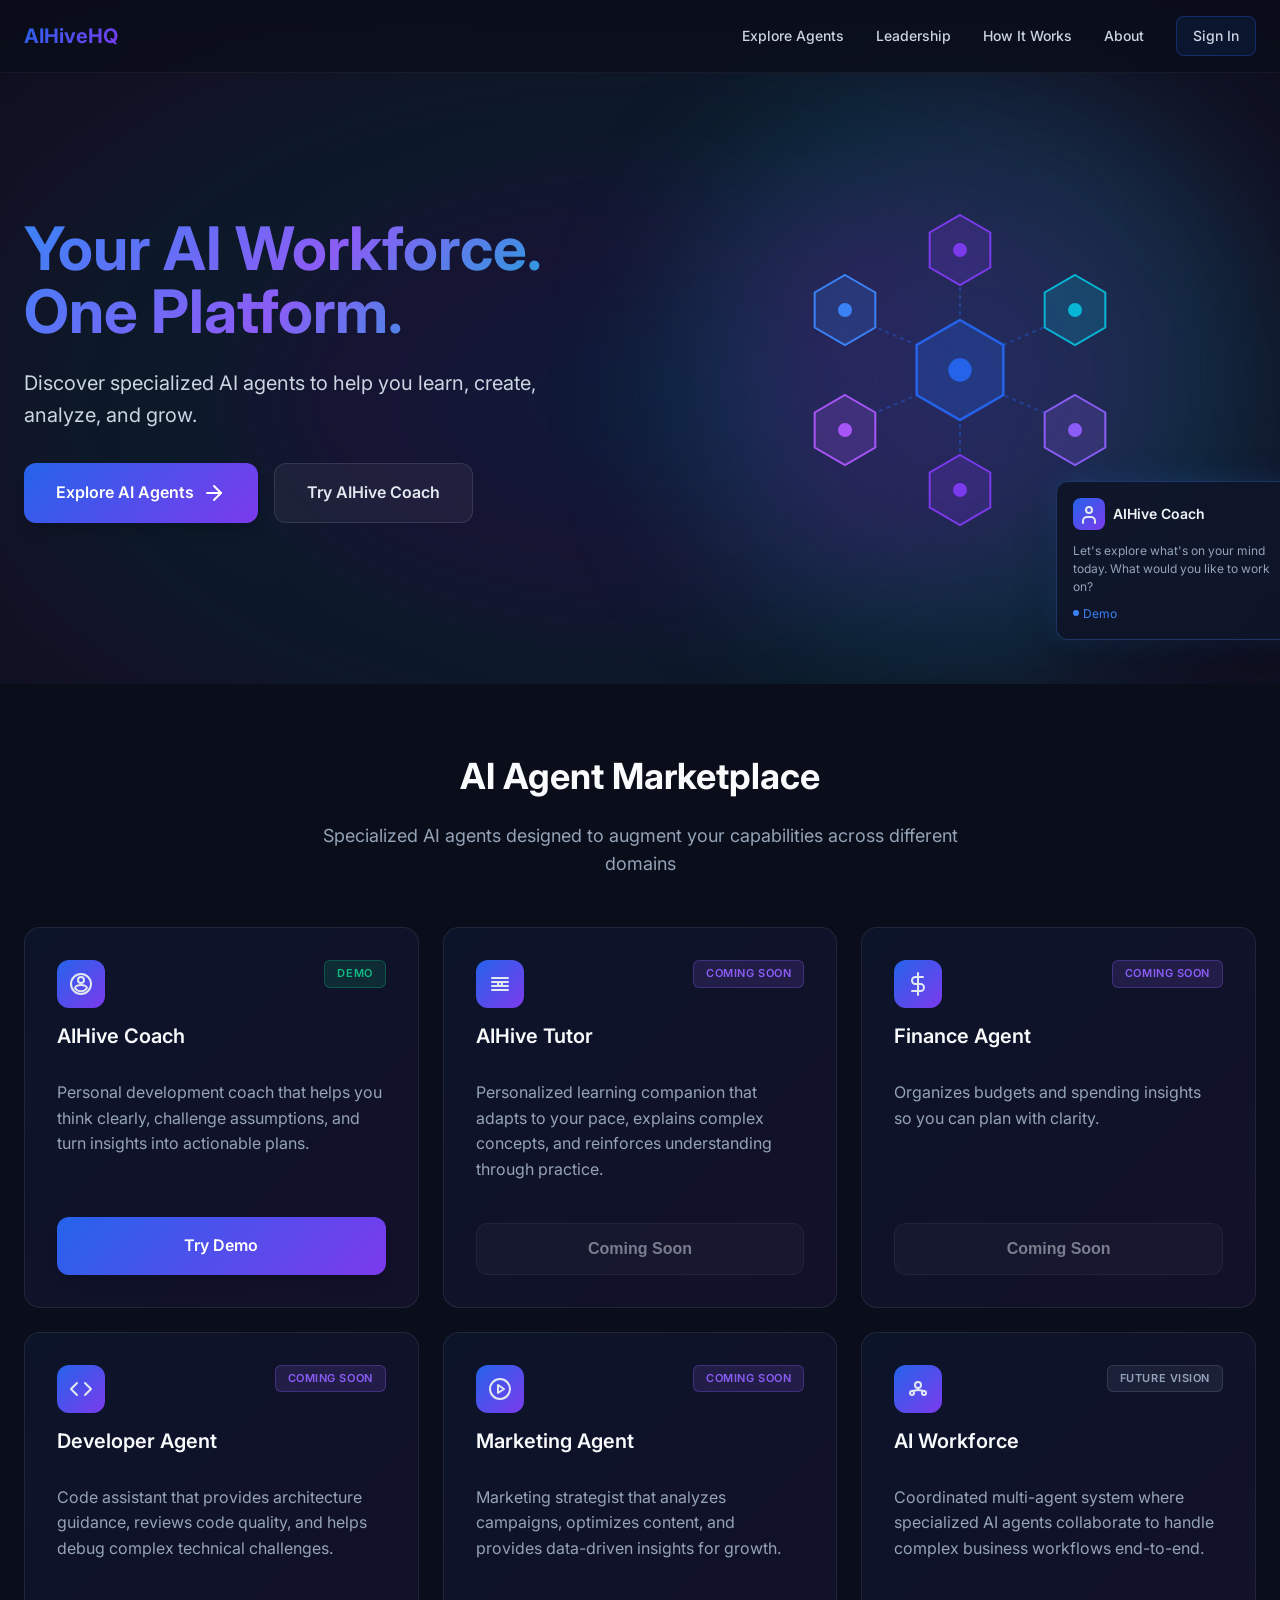
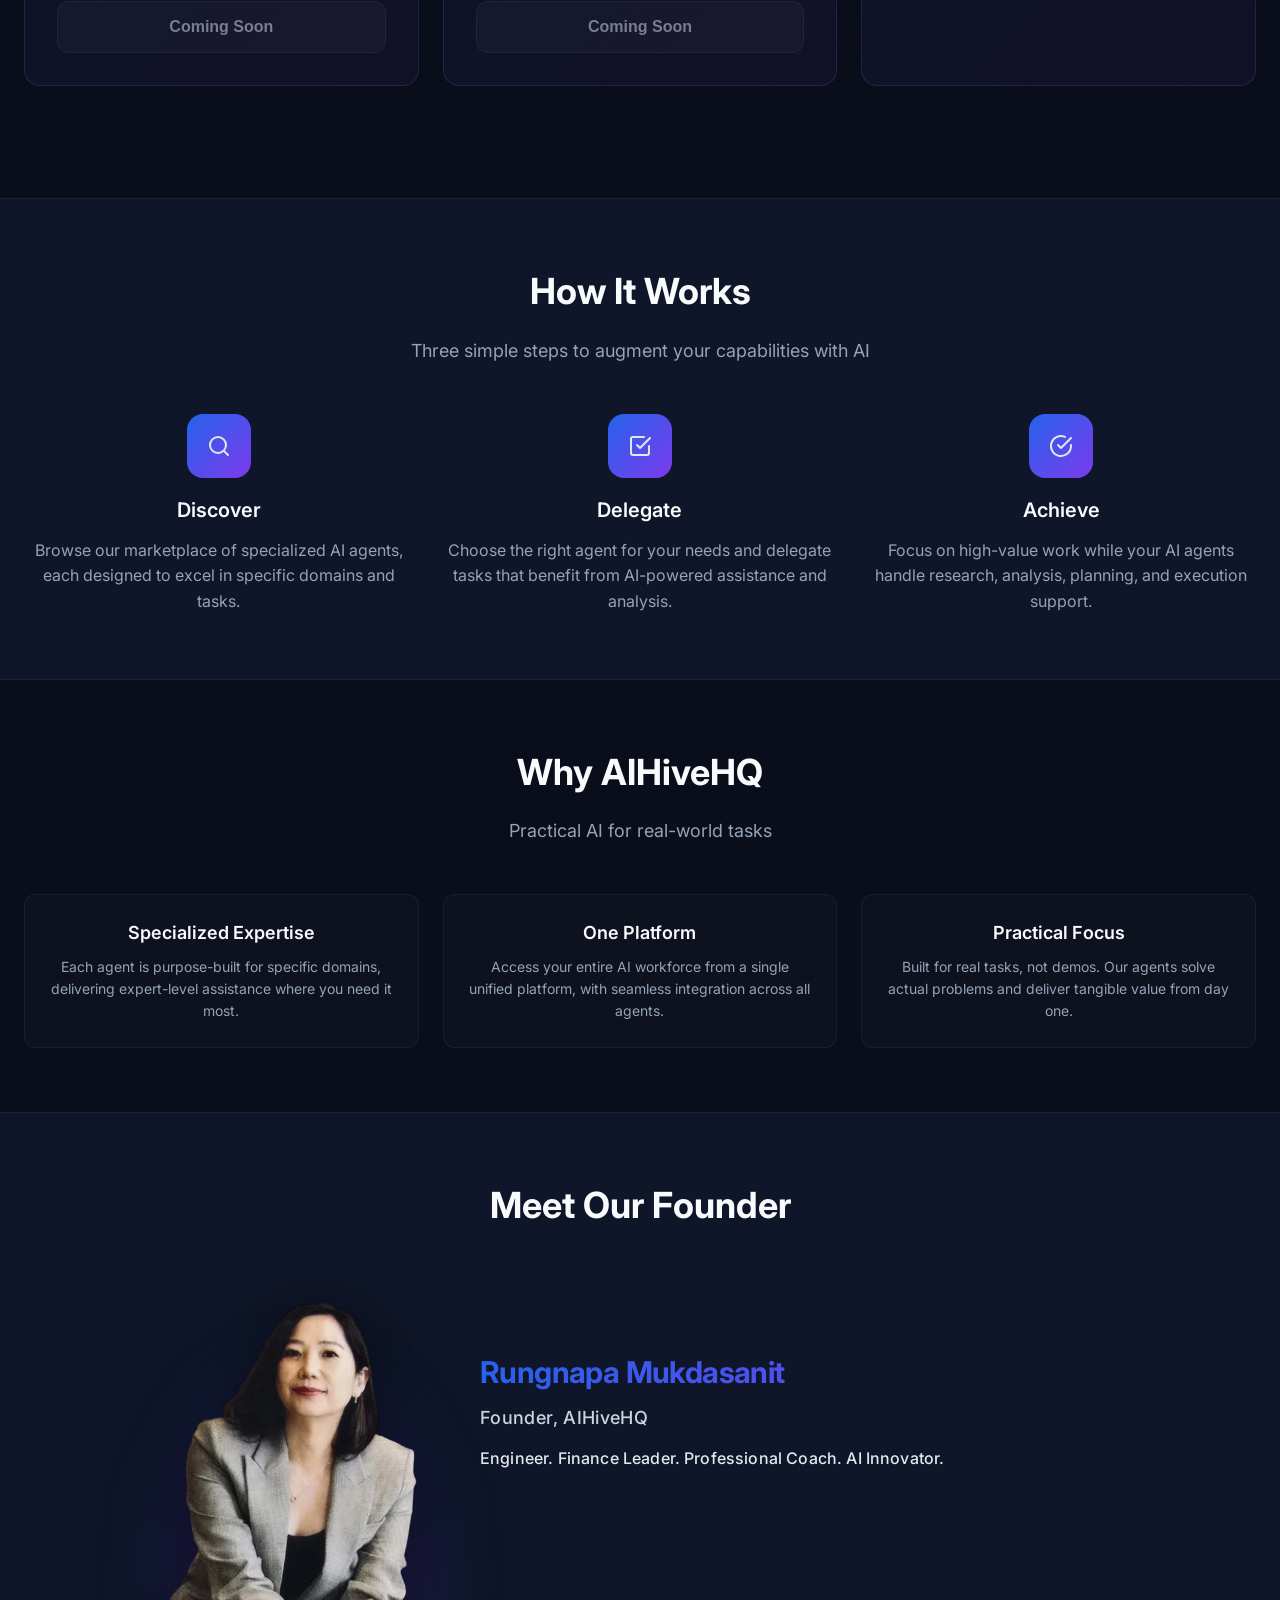
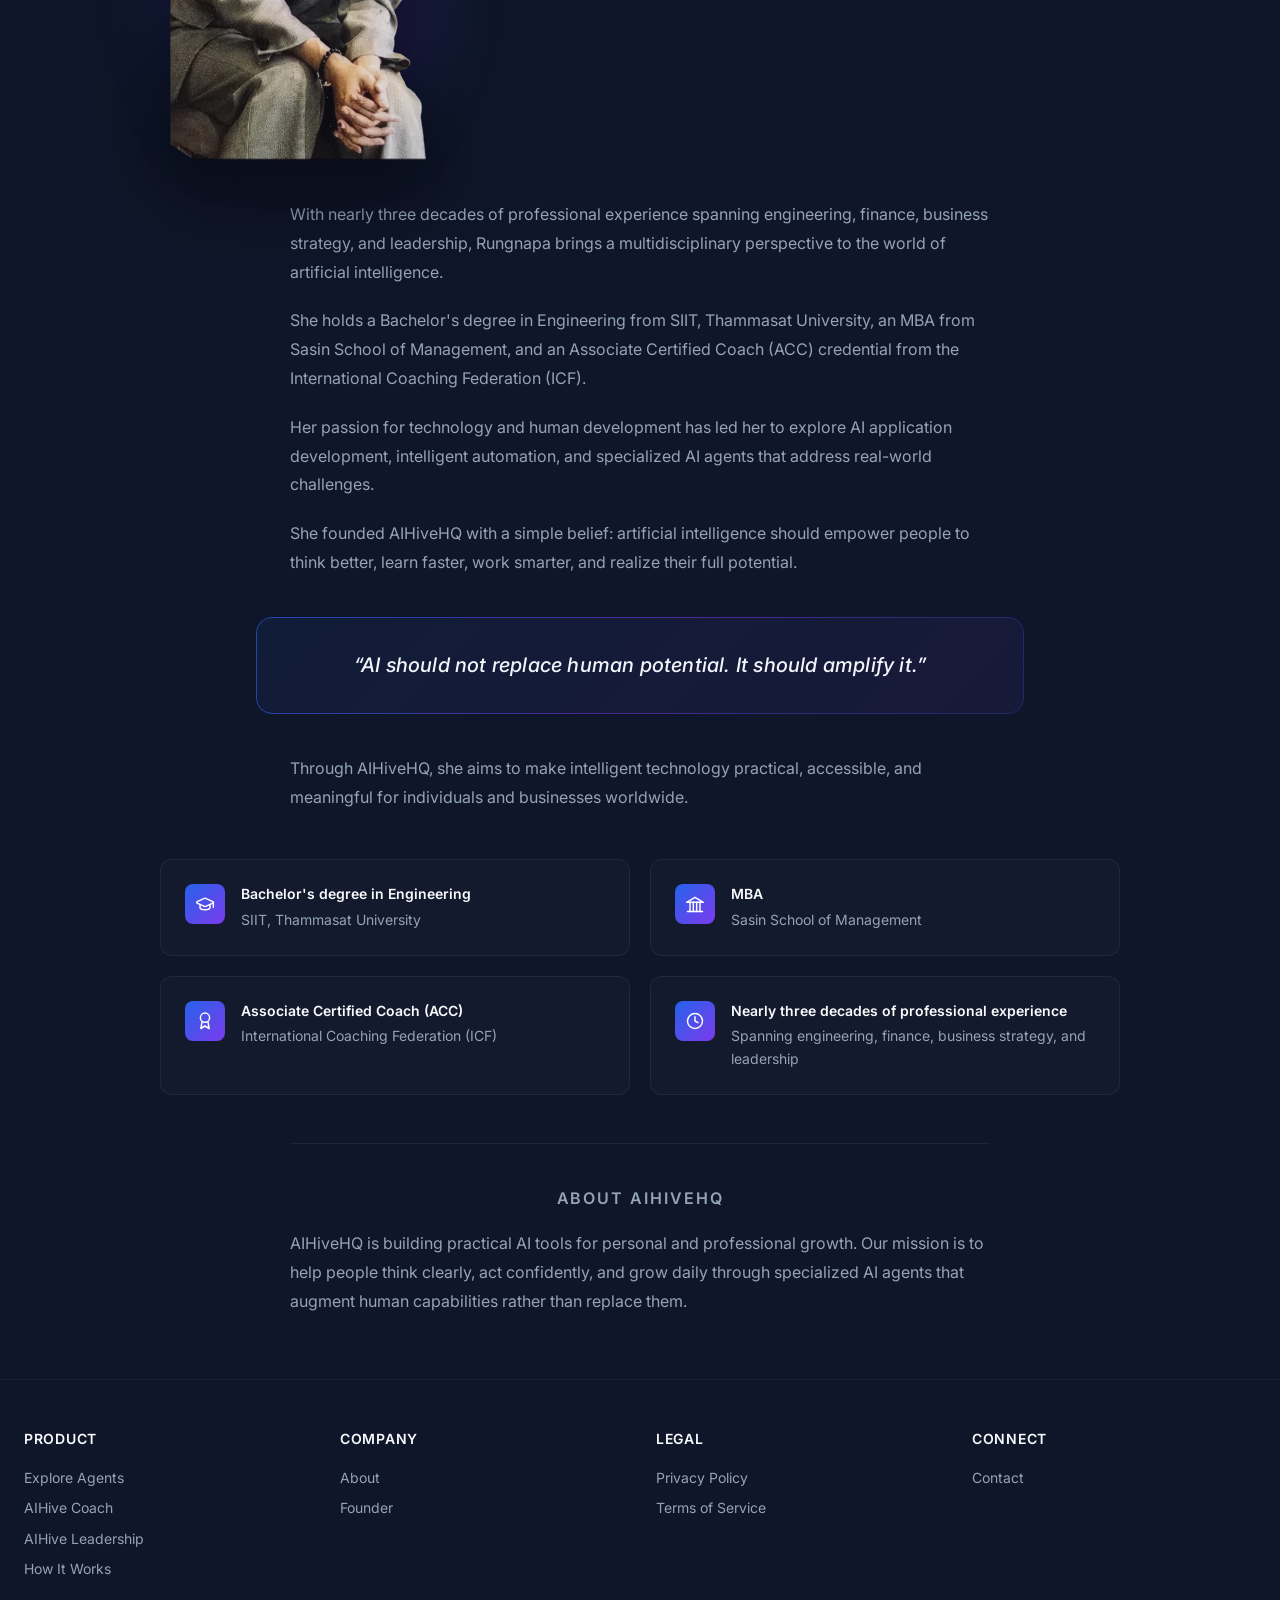
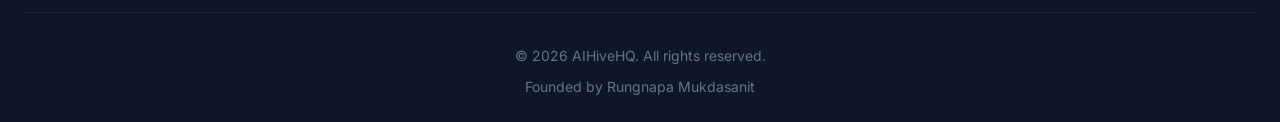
==== commit 29ead7cb: "Add AIHive Leadership vertical: landing, Expedition program, interactive simulation, illustrative re" ====
--- a/site/index.html
+++ b/site/index.html
@@ -1099,6 +1099,7 @@
             
             <div class="nav-links">
                 <a href="#agents">Explore Agents</a>
+                <a href="/leadership/">Leadership</a>
                 <a href="#how-it-works">How It Works</a>
                 <a href="#about">About</a>
                 <a href="#" class="nav-cta" title="Coming soon" onclick="return false;">Sign In</a>
@@ -1113,6 +1114,7 @@
         
         <div class="nav-mobile" id="mobileNav">
             <a href="#agents">Explore Agents</a>
+            <a href="/leadership/">Leadership</a>
             <a href="#how-it-works">How It Works</a>
             <a href="#about">About</a>
             <a href="#" class="nav-cta" style="text-align: center;" title="Coming soon" onclick="return false;">Sign In</a>
@@ -1575,6 +1577,7 @@
                     <div class="footer-links">
                         <a href="#agents">Explore Agents</a>
                         <a href="https://aihive-coach.onrender.com">AIHive Coach</a>
+                        <a href="/leadership/">AIHive Leadership</a>
                         <a href="#how-it-works">How It Works</a>
                     </div>
                 </div>
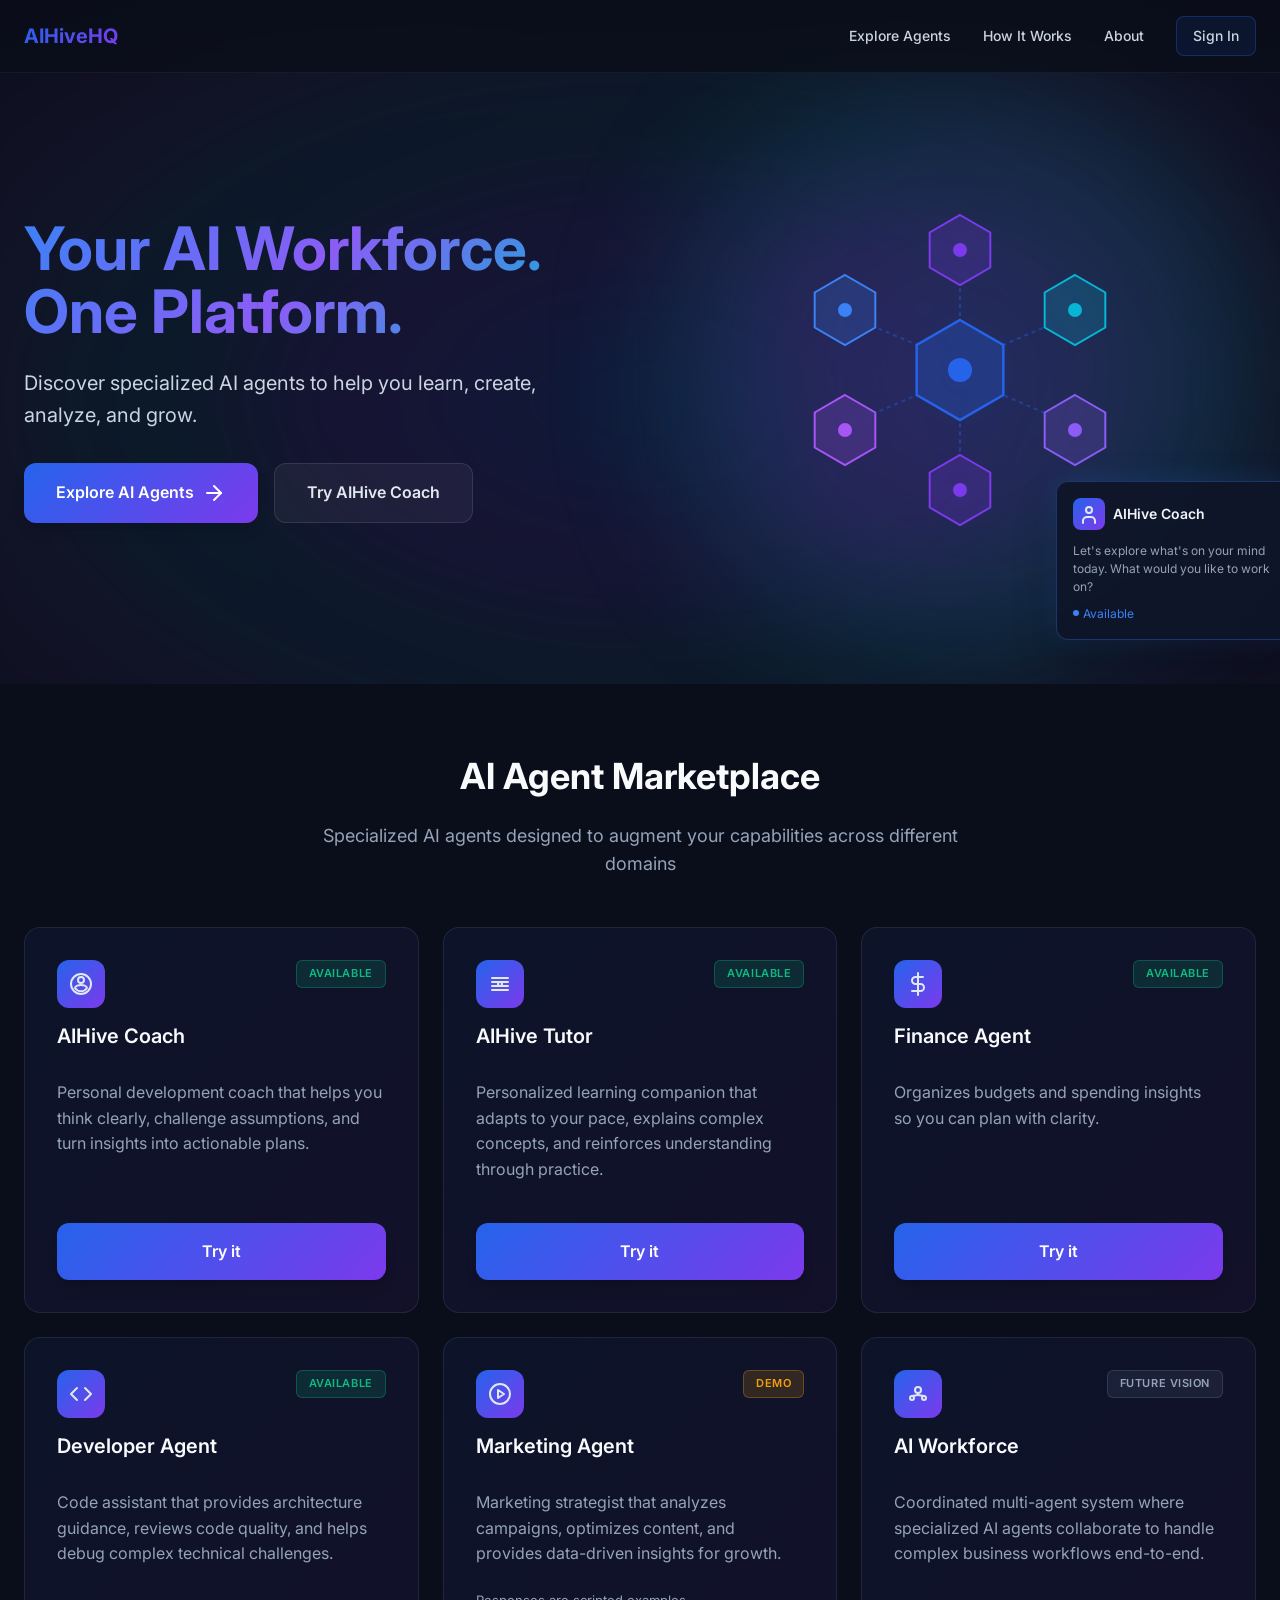
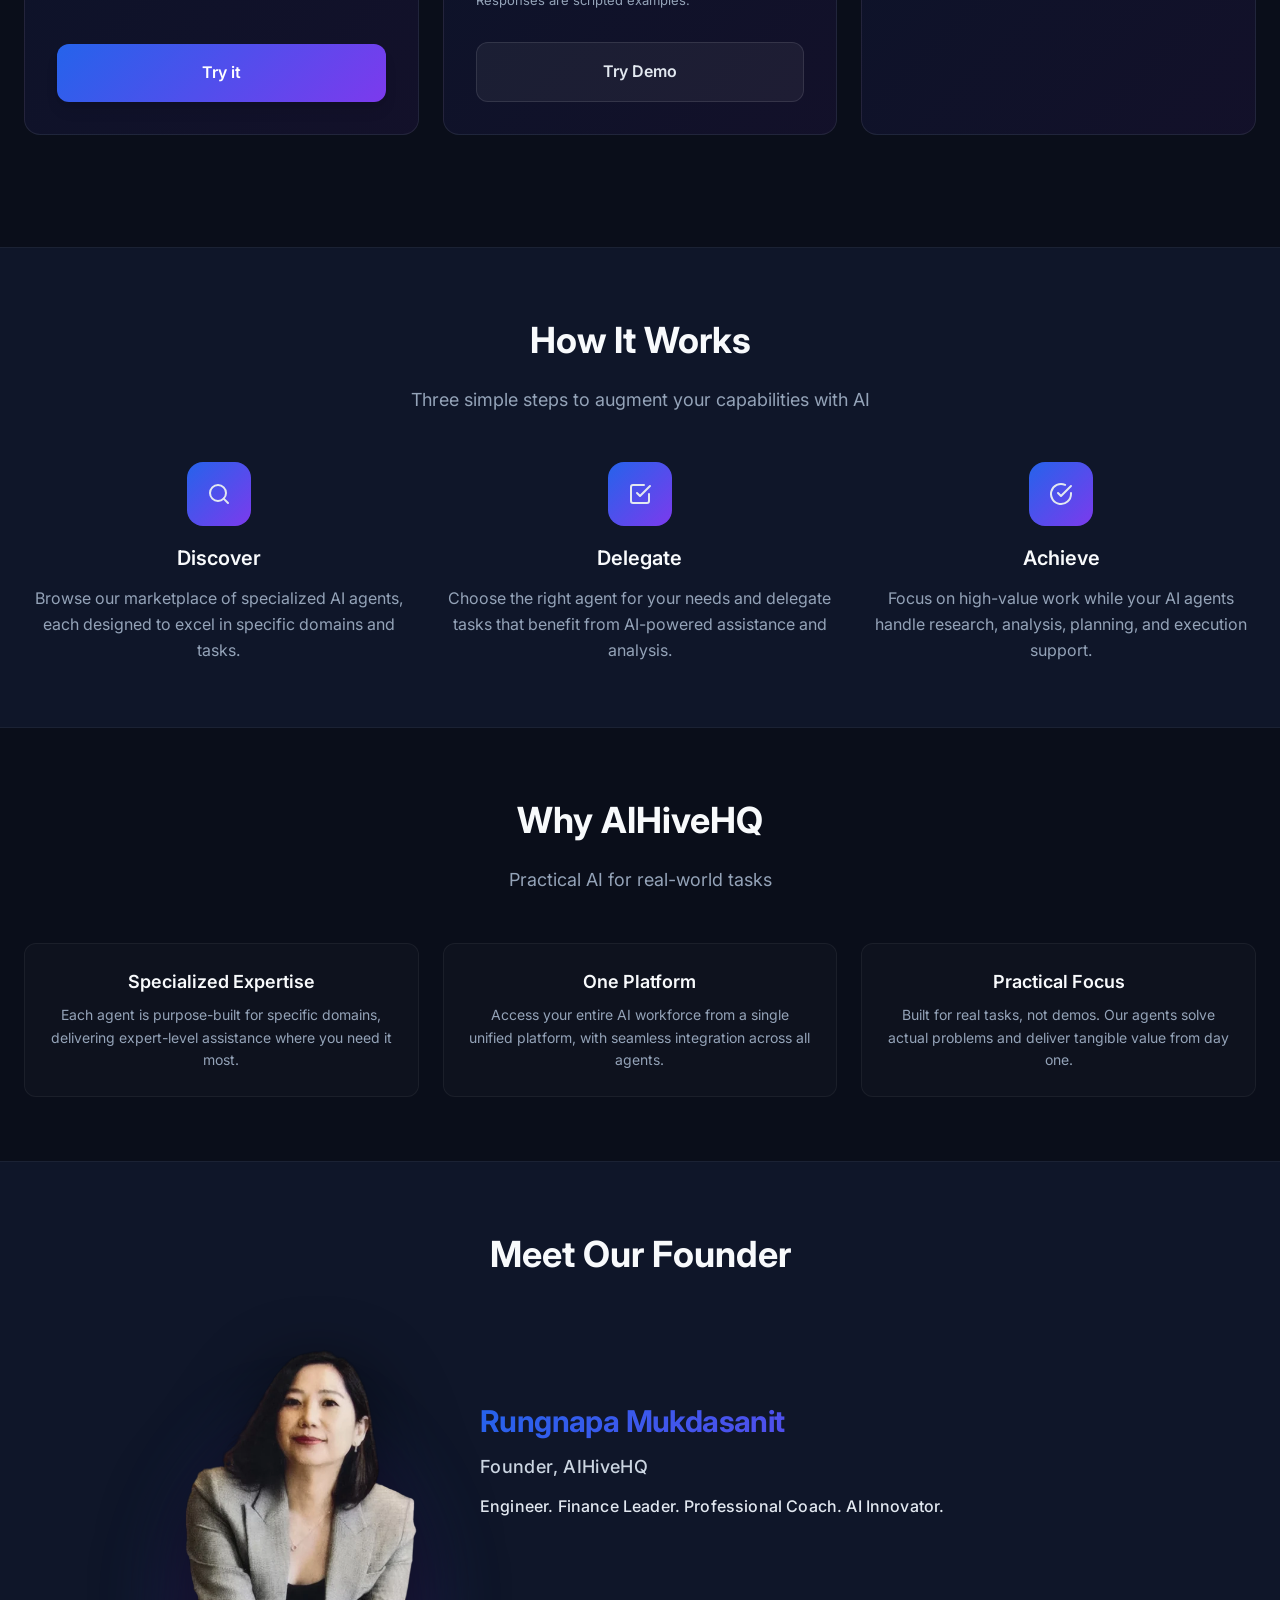
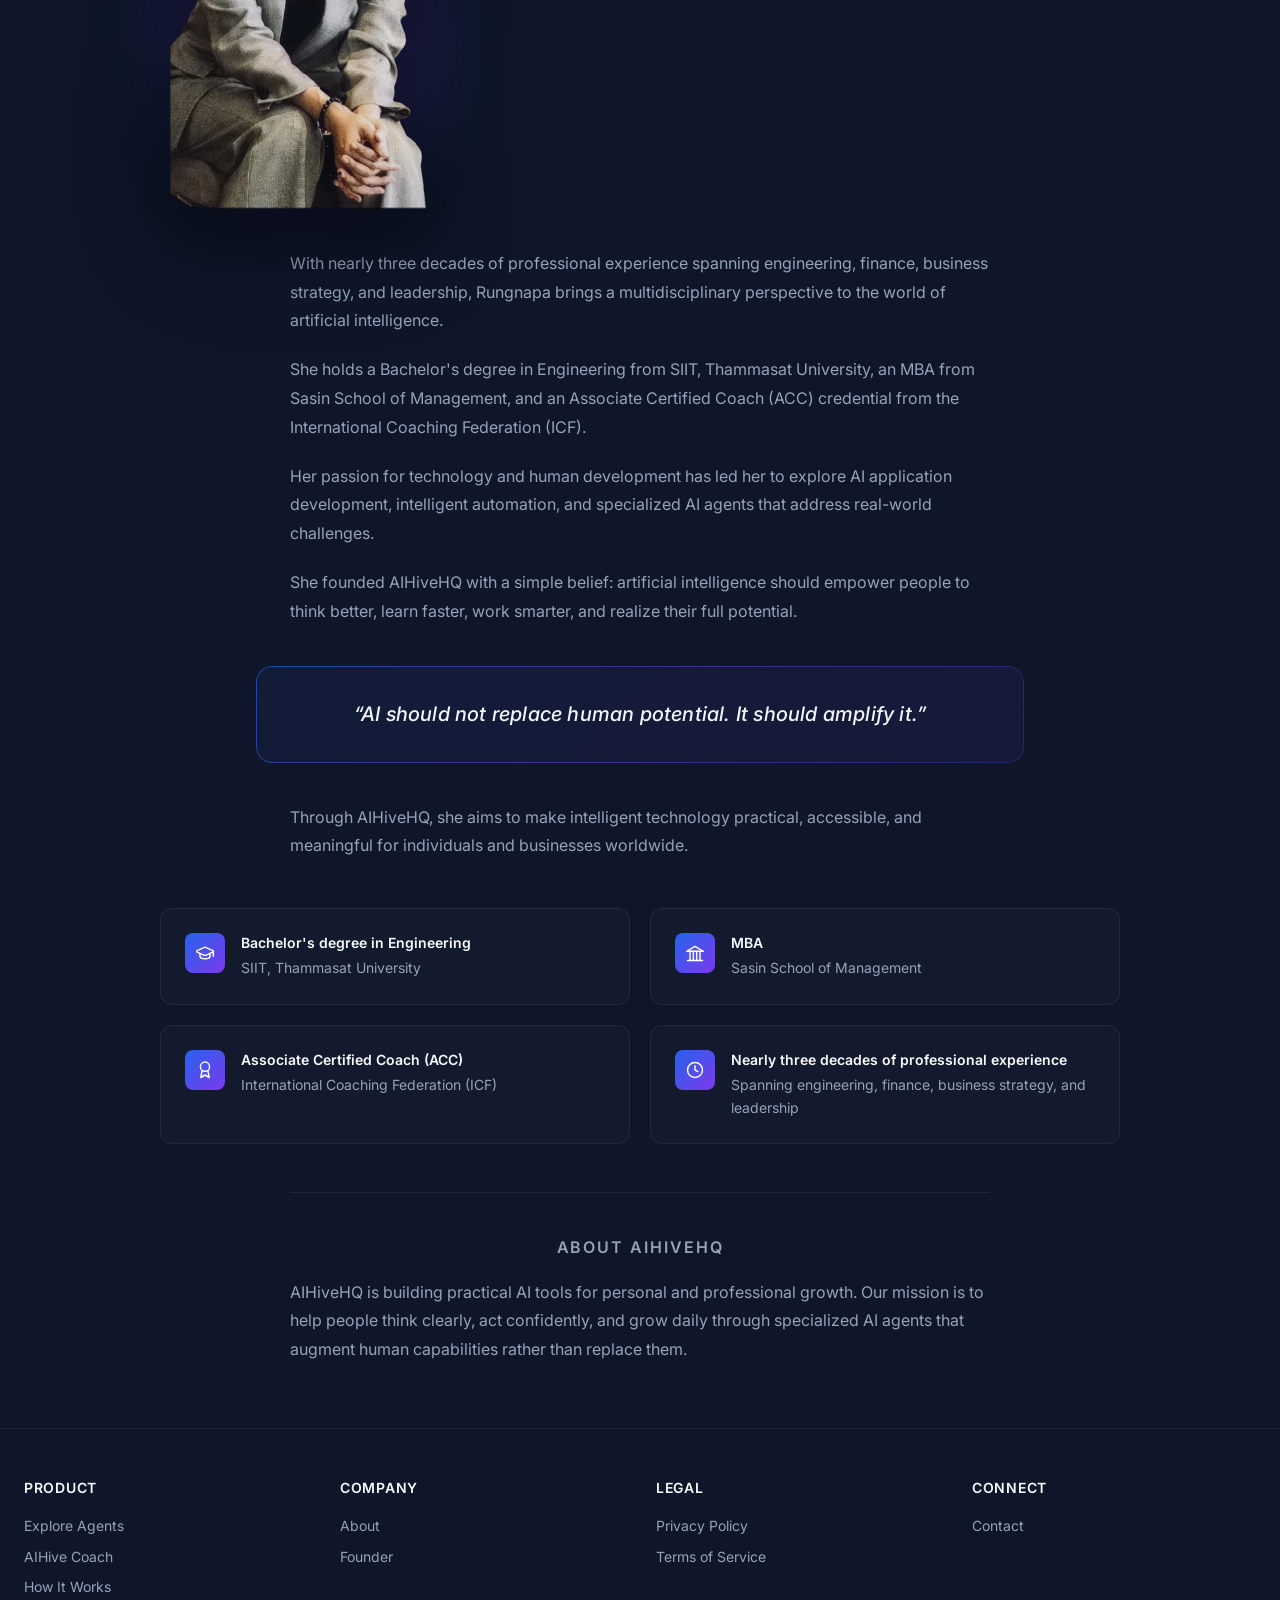
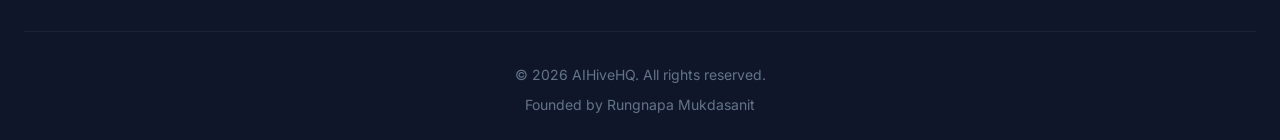
==== commit 2ef3d2f4: "Make homepage agent status badges match live Workforce Hub Align site/index.html marketplace and her" ====
--- a/site/index.html
+++ b/site/index.html
@@ -524,10 +524,16 @@
             flex-shrink: 0;
         }
         
-        .badge-demo {
+        .badge-available {
             background: rgba(16, 185, 129, 0.15);
             color: #10b981;
             border: 1px solid rgba(16, 185, 129, 0.3);
+        }
+        
+        .badge-demo {
+            background: rgba(245, 158, 11, 0.15);
+            color: #f59e0b;
+            border: 1px solid rgba(245, 158, 11, 0.3);
         }
         
         .badge-soon {
@@ -540,6 +546,13 @@
             background: rgba(100, 116, 139, 0.15);
             color: var(--slate-400);
             border: 1px solid rgba(100, 116, 139, 0.3);
+        }
+        
+        .agent-note {
+            font-size: 0.8125rem;
+            color: var(--slate-400);
+            line-height: 1.5;
+            margin: 0 0 var(--space-4) 0;
         }
         
         .agent-action {
@@ -1099,7 +1112,6 @@
             
             <div class="nav-links">
                 <a href="#agents">Explore Agents</a>
-                <a href="/leadership/">Leadership</a>
                 <a href="#how-it-works">How It Works</a>
                 <a href="#about">About</a>
                 <a href="#" class="nav-cta" title="Coming soon" onclick="return false;">Sign In</a>
@@ -1114,7 +1126,6 @@
         
         <div class="nav-mobile" id="mobileNav">
             <a href="#agents">Explore Agents</a>
-            <a href="/leadership/">Leadership</a>
             <a href="#how-it-works">How It Works</a>
             <a href="#about">About</a>
             <a href="#" class="nav-cta" style="text-align: center;" title="Coming soon" onclick="return false;">Sign In</a>
@@ -1250,7 +1261,7 @@
                         <p class="agent-preview-message">Let's explore what's on your mind today. What would you like to work on?</p>
                         <div class="agent-preview-status">
                             <span class="agent-preview-pulse"></span>
-                            <span>Demo</span>
+                            <span>Available</span>
                         </div>
                     </div>
                 </div>
@@ -1278,11 +1289,11 @@
                             </div>
                             <h3 class="agent-title">AIHive Coach</h3>
                         </div>
-                        <span class="badge badge-demo">Demo</span>
+                        <span class="badge badge-available">Available</span>
                     </div>
                     <p class="agent-description">Personal development coach that helps you think clearly, challenge assumptions, and turn insights into actionable plans.</p>
                     <div class="agent-action">
-                        <a href="https://aihive-coach.onrender.com" class="btn btn-primary btn-agent">Try Demo</a>
+                        <a href="https://aihive-coach.onrender.com" class="btn btn-primary btn-agent">Try it</a>
                     </div>
                 </div>
                 
@@ -1298,11 +1309,11 @@
                             </div>
                             <h3 class="agent-title">AIHive Tutor</h3>
                         </div>
-                        <span class="badge badge-soon">Coming Soon</span>
+                        <span class="badge badge-available">Available</span>
                     </div>
                     <p class="agent-description">Personalized learning companion that adapts to your pace, explains complex concepts, and reinforces understanding through practice.</p>
                     <div class="agent-action">
-                        <button class="btn btn-secondary btn-agent" disabled>Coming Soon</button>
+                        <a href="https://aihive-coach.onrender.com" class="btn btn-primary btn-agent">Try it</a>
                     </div>
                 </div>
                 
@@ -1318,11 +1329,11 @@
                             </div>
                             <h3 class="agent-title">Finance Agent</h3>
                         </div>
-                        <span class="badge badge-soon">Coming Soon</span>
+                        <span class="badge badge-available">Available</span>
                     </div>
                     <p class="agent-description">Organizes budgets and spending insights so you can plan with clarity.</p>
                     <div class="agent-action">
-                        <button class="btn btn-secondary btn-agent" disabled>Coming Soon</button>
+                        <a href="https://aihive-coach.onrender.com" class="btn btn-primary btn-agent">Try it</a>
                     </div>
                 </div>
                 
@@ -1338,11 +1349,11 @@
                             </div>
                             <h3 class="agent-title">Developer Agent</h3>
                         </div>
-                        <span class="badge badge-soon">Coming Soon</span>
+                        <span class="badge badge-available">Available</span>
                     </div>
                     <p class="agent-description">Code assistant that provides architecture guidance, reviews code quality, and helps debug complex technical challenges.</p>
                     <div class="agent-action">
-                        <button class="btn btn-secondary btn-agent" disabled>Coming Soon</button>
+                        <a href="https://aihive-coach.onrender.com" class="btn btn-primary btn-agent">Try it</a>
                     </div>
                 </div>
                 
@@ -1358,11 +1369,12 @@
                             </div>
                             <h3 class="agent-title">Marketing Agent</h3>
                         </div>
-                        <span class="badge badge-soon">Coming Soon</span>
+                        <span class="badge badge-demo">Demo</span>
                     </div>
                     <p class="agent-description">Marketing strategist that analyzes campaigns, optimizes content, and provides data-driven insights for growth.</p>
+                    <p class="agent-note">Responses are scripted examples.</p>
                     <div class="agent-action">
-                        <button class="btn btn-secondary btn-agent" disabled>Coming Soon</button>
+                        <a href="https://aihive-coach.onrender.com" class="btn btn-secondary btn-agent">Try Demo</a>
                     </div>
                 </div>
                 
@@ -1577,7 +1589,6 @@
                     <div class="footer-links">
                         <a href="#agents">Explore Agents</a>
                         <a href="https://aihive-coach.onrender.com">AIHive Coach</a>
-                        <a href="/leadership/">AIHive Leadership</a>
                         <a href="#how-it-works">How It Works</a>
                     </div>
                 </div>
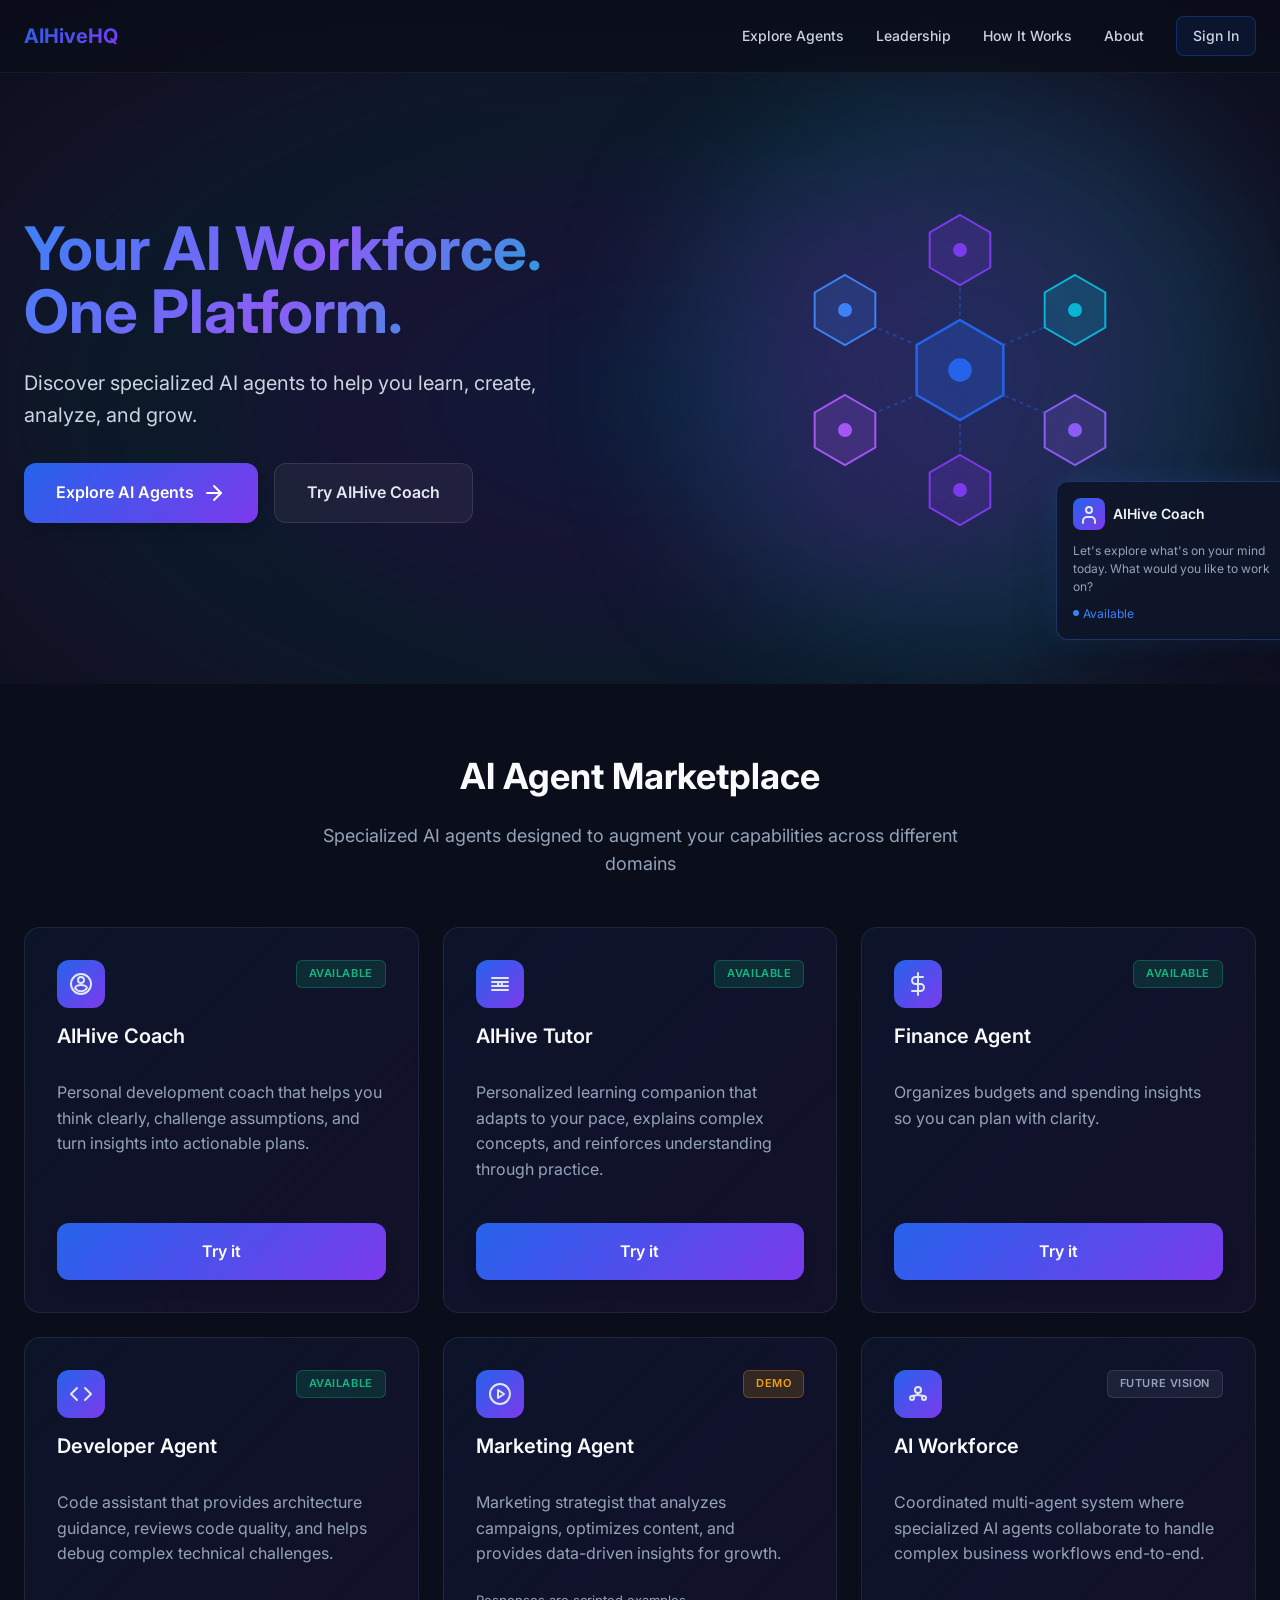
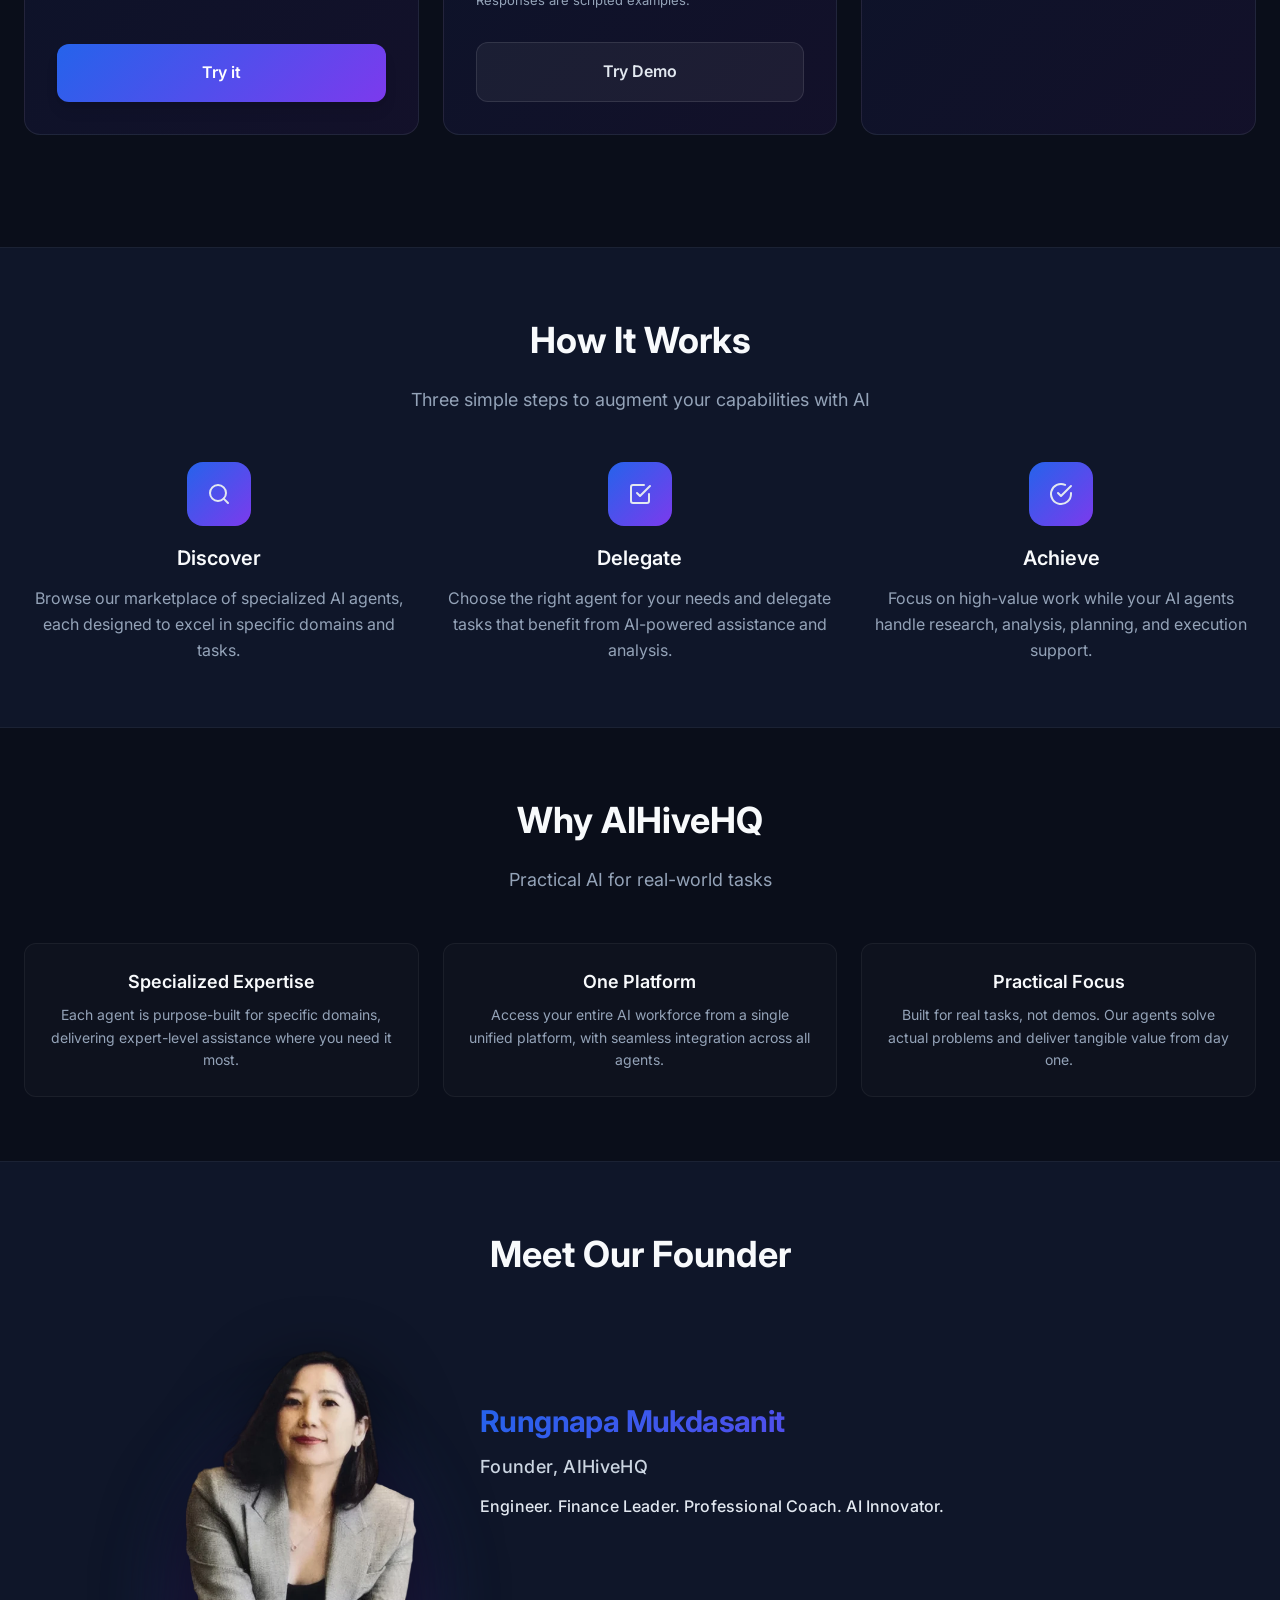
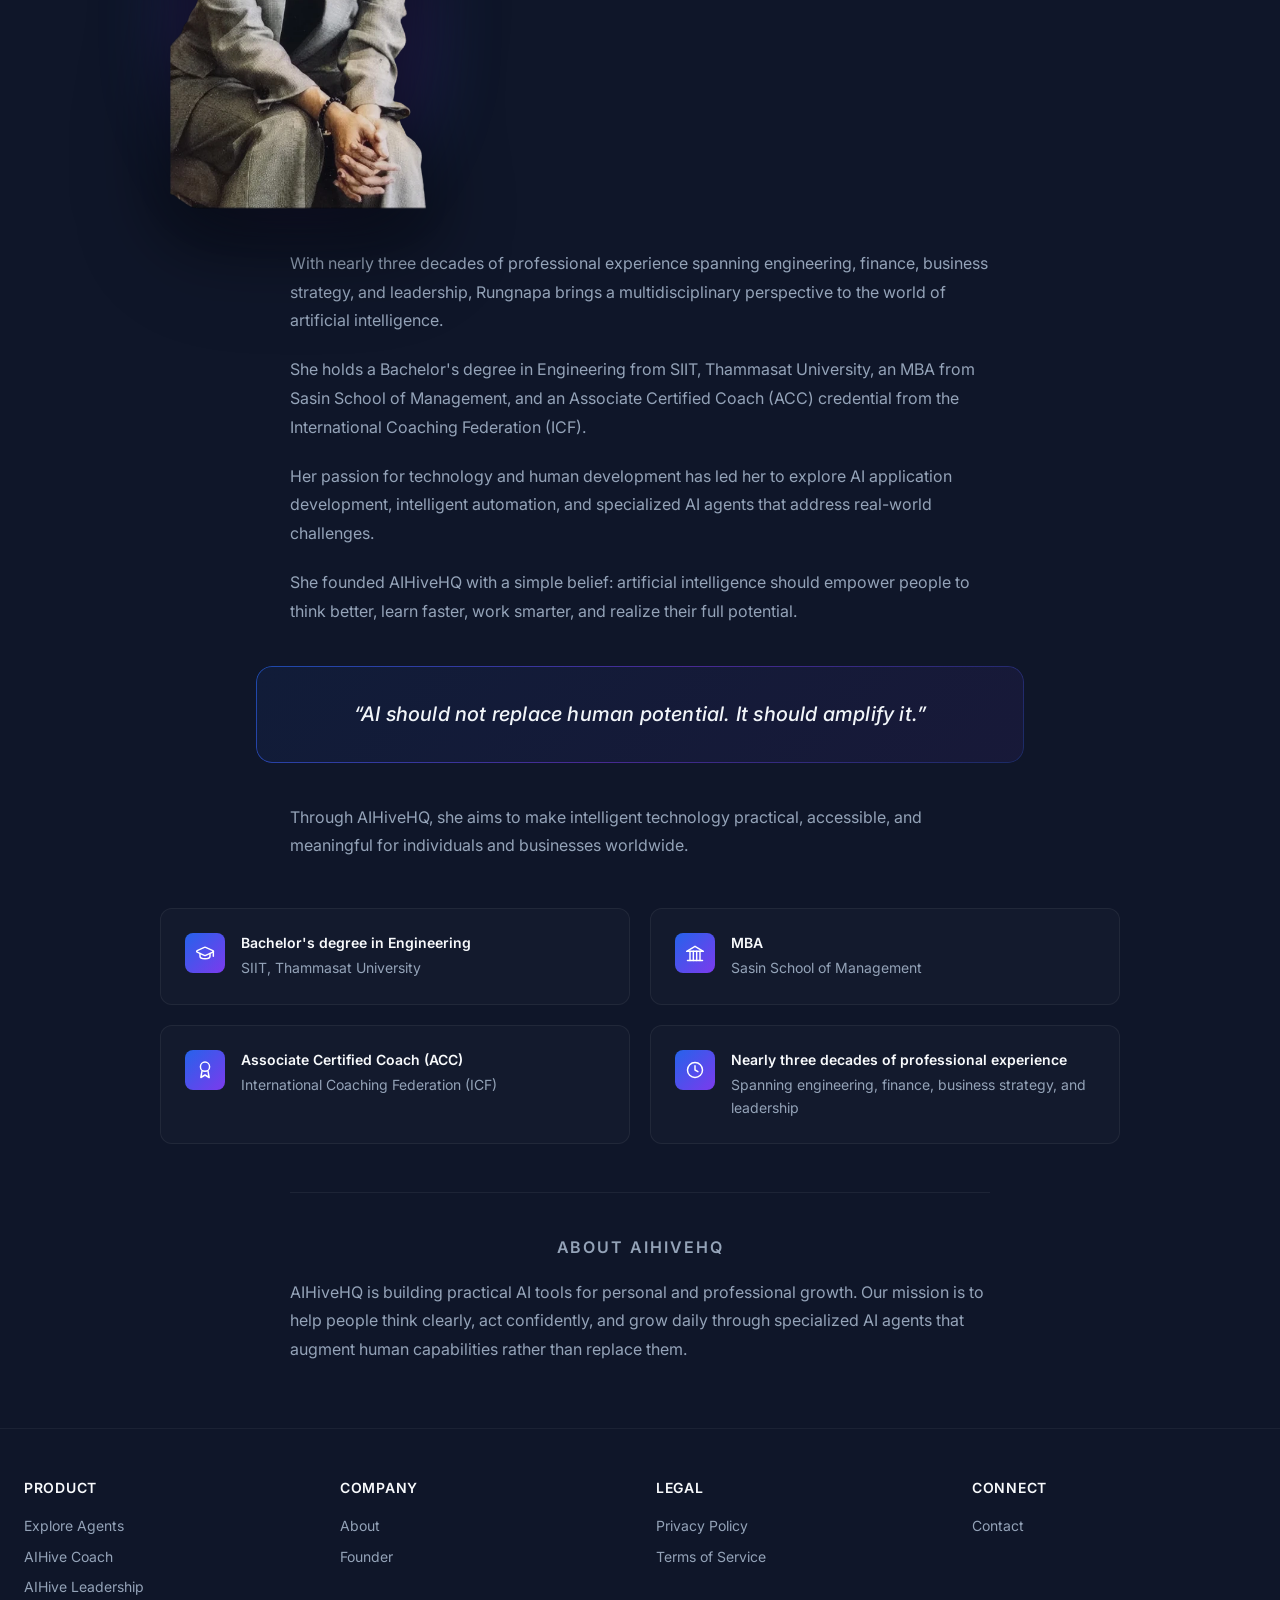
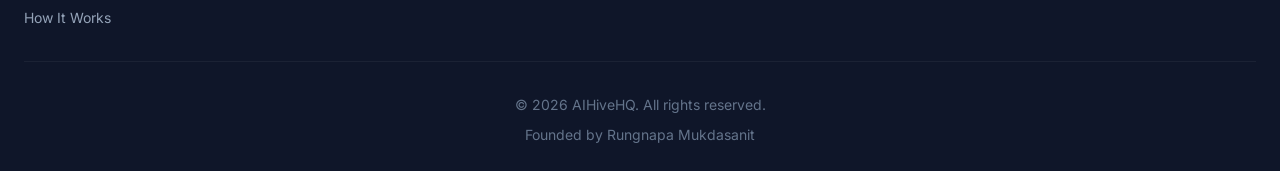
==== commit 84c7f1db: "Merge pull request #20 from rungnapalumi/feat/aihive-leadership-expedition AIHive Leadership MVP: Le" ====
--- a/site/index.html
+++ b/site/index.html
@@ -1112,6 +1112,7 @@
             
             <div class="nav-links">
                 <a href="#agents">Explore Agents</a>
+                <a href="/leadership/">Leadership</a>
                 <a href="#how-it-works">How It Works</a>
                 <a href="#about">About</a>
                 <a href="#" class="nav-cta" title="Coming soon" onclick="return false;">Sign In</a>
@@ -1126,6 +1127,7 @@
         
         <div class="nav-mobile" id="mobileNav">
             <a href="#agents">Explore Agents</a>
+            <a href="/leadership/">Leadership</a>
             <a href="#how-it-works">How It Works</a>
             <a href="#about">About</a>
             <a href="#" class="nav-cta" style="text-align: center;" title="Coming soon" onclick="return false;">Sign In</a>
@@ -1589,6 +1591,7 @@
                     <div class="footer-links">
                         <a href="#agents">Explore Agents</a>
                         <a href="https://aihive-coach.onrender.com">AIHive Coach</a>
+                        <a href="/leadership/">AIHive Leadership</a>
                         <a href="#how-it-works">How It Works</a>
                     </div>
                 </div>
